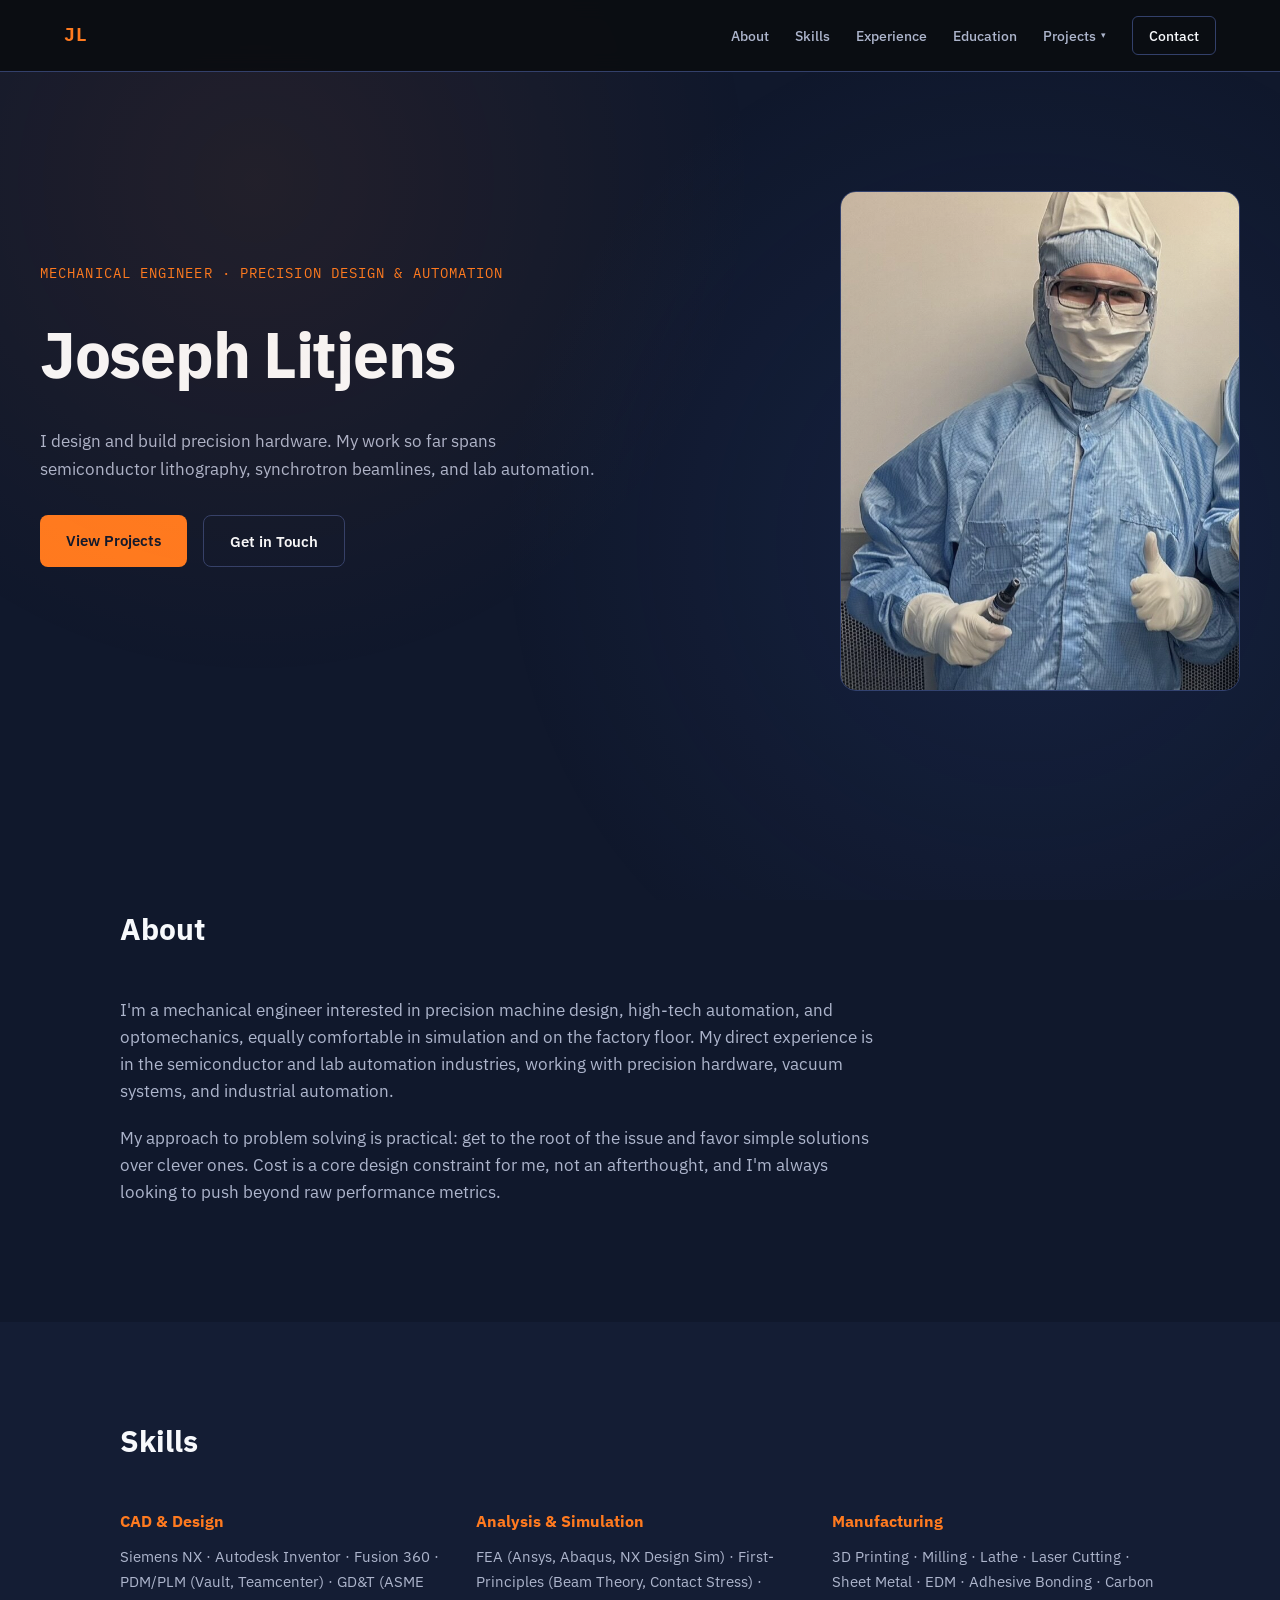
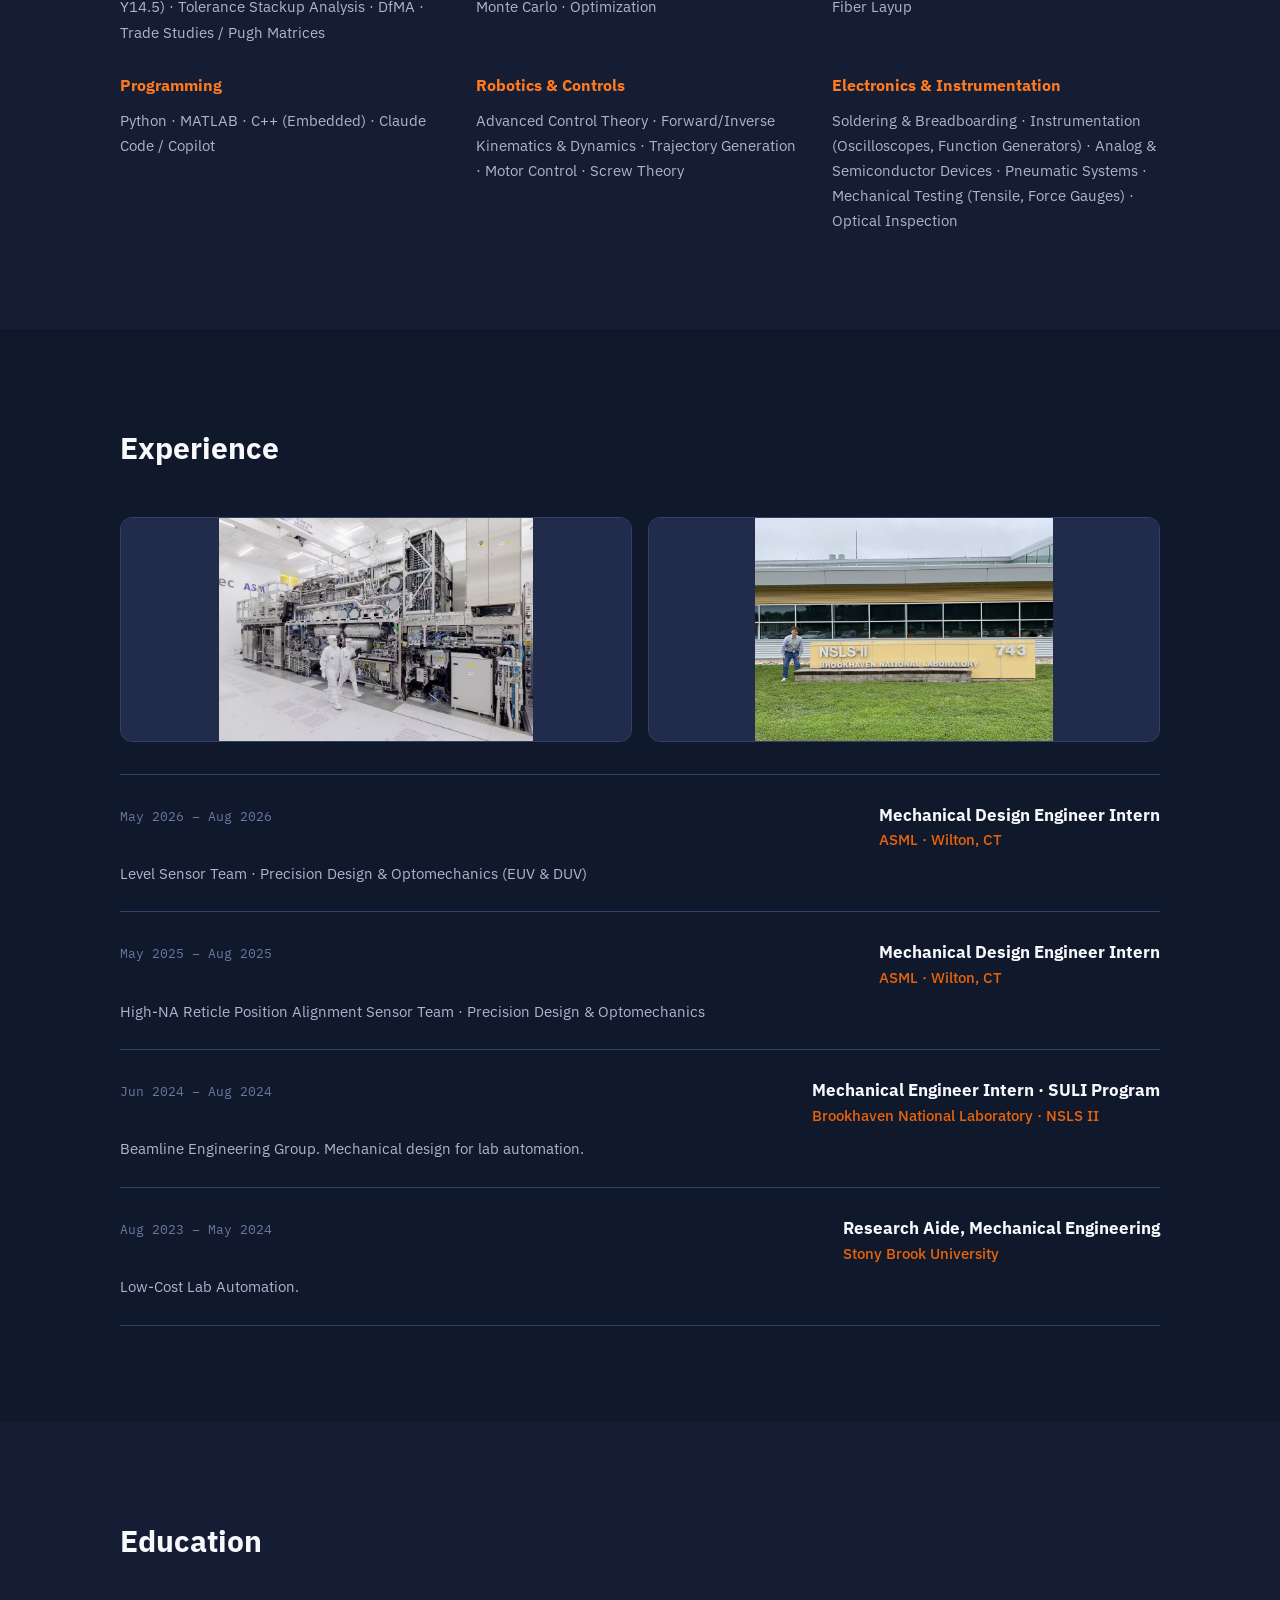
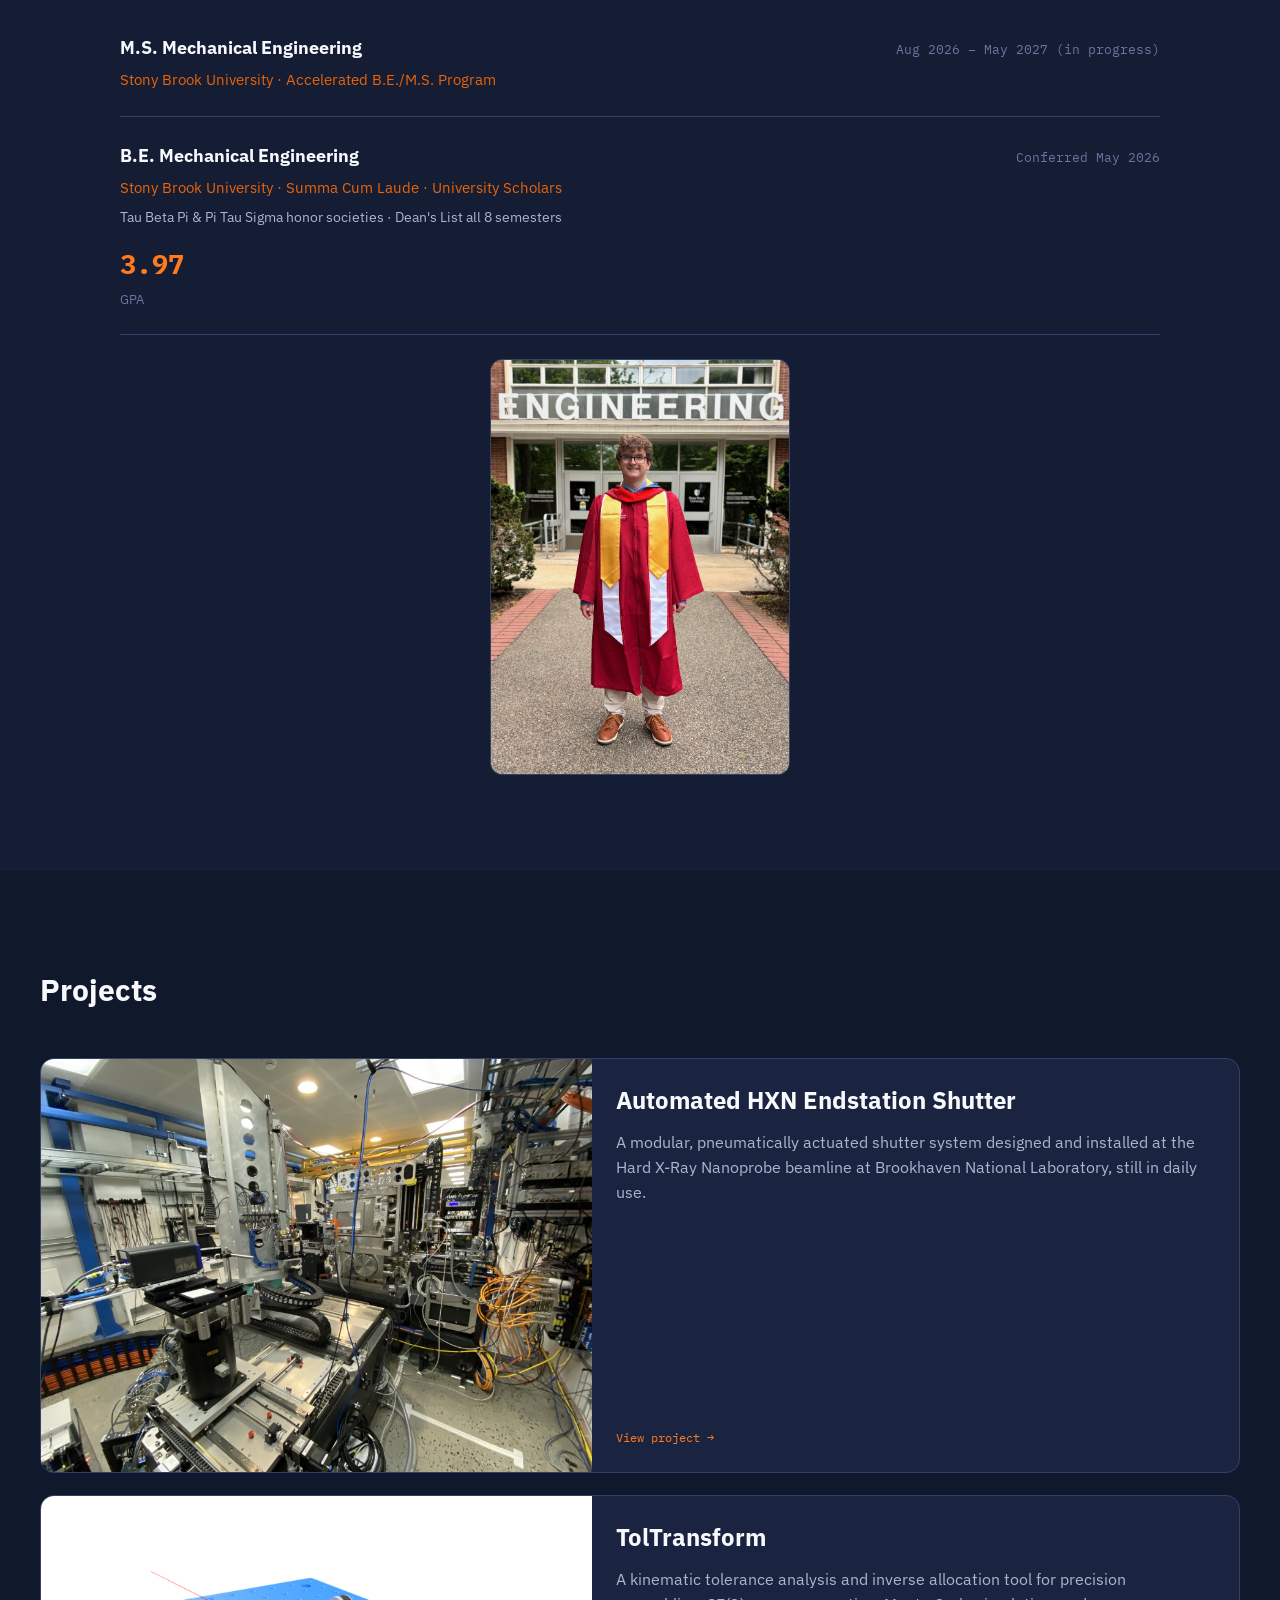
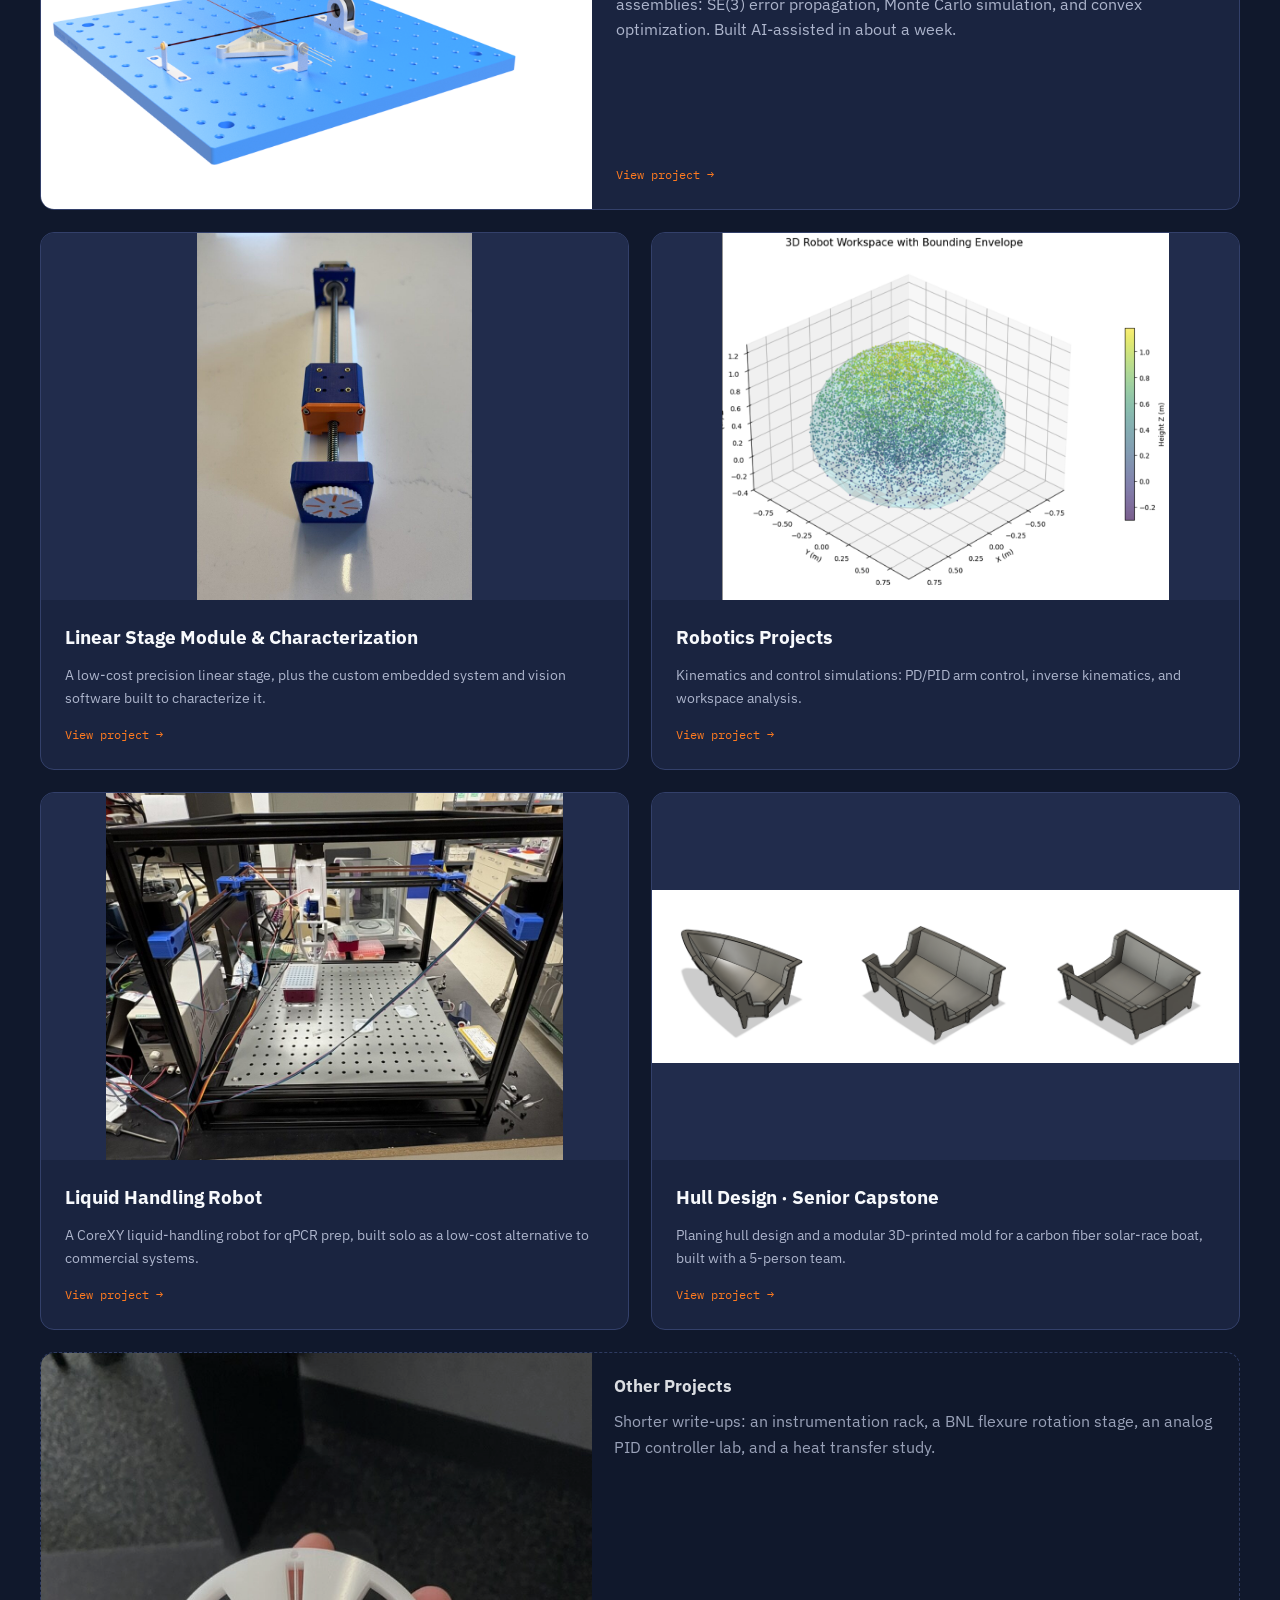
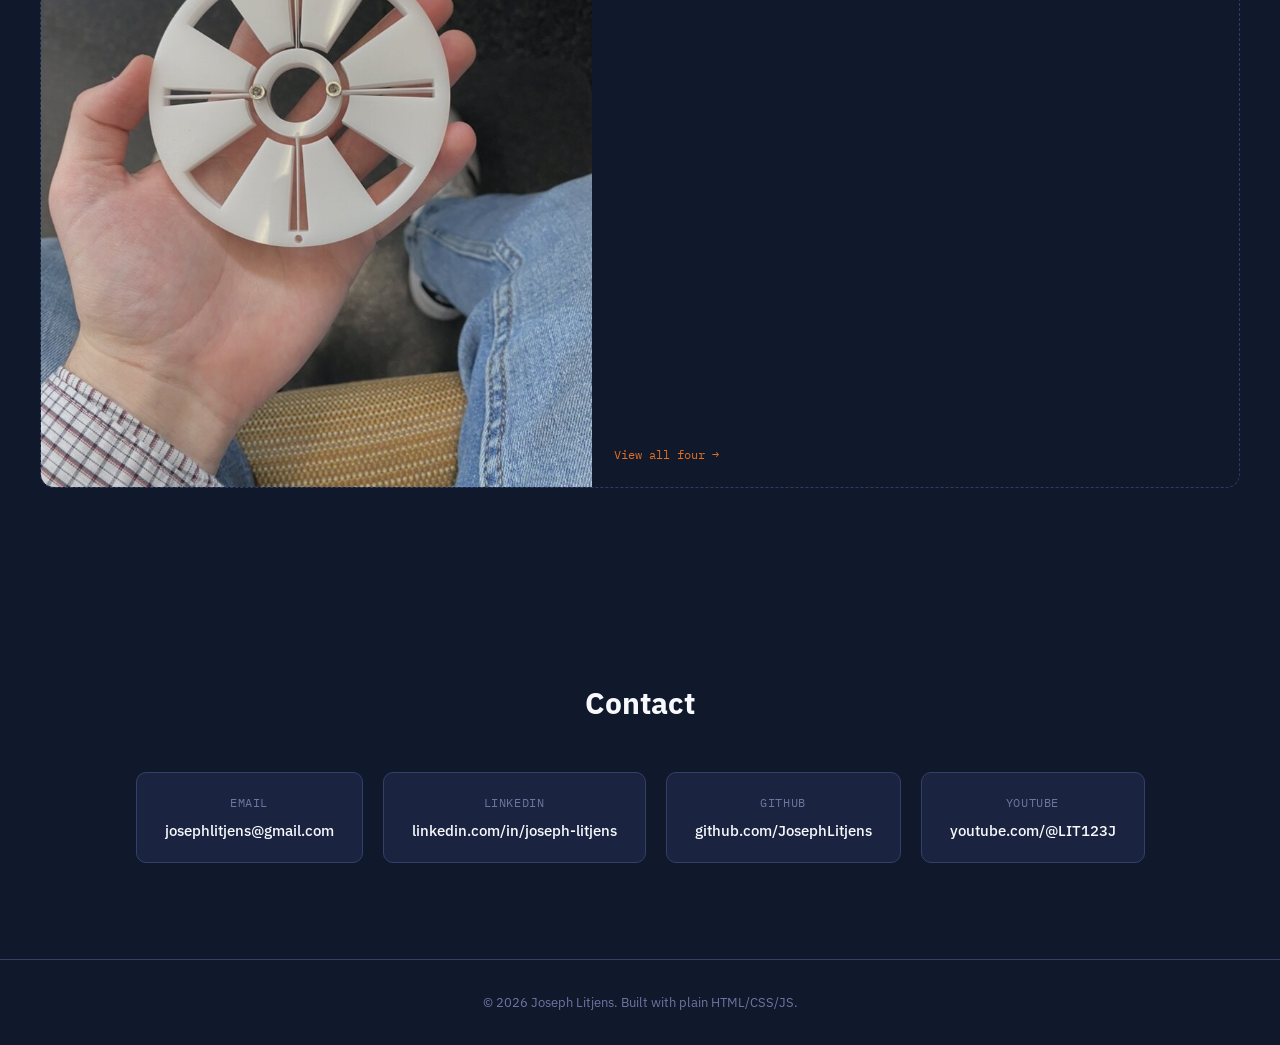
==== index.html @ a51afae4 "Add files via upload" ====
<!DOCTYPE html>
<html lang="en">
<head>
<meta charset="UTF-8">
<meta name="viewport" content="width=device-width, initial-scale=1.0">
<title>Joseph Litjens | Mechanical Engineer</title>
<meta name="description" content="Portfolio of Joseph Litjens: precision mechanical design, robotics, and automation.">
<link rel="icon" type="image/svg+xml" href="favicon.svg">
<meta property="og:type" content="website">
<meta property="og:title" content="Joseph Litjens | Mechanical Engineer">
<meta property="og:description" content="Portfolio of Joseph Litjens: precision mechanical design, robotics, and automation.">
<meta property="og:url" content="https://josephlitjens.github.io/">
<meta property="og:image" content="https://josephlitjens.github.io/assets/shared/hero-personal.jpg">
<meta name="twitter:card" content="summary_large_image">
<link rel="preconnect" href="https://fonts.googleapis.com">
<link href="https://fonts.googleapis.com/css2?family=IBM+Plex+Sans:wght@400;500;600;700&family=IBM+Plex+Mono:wght@400;500;600&display=swap" rel="stylesheet">
<link rel="stylesheet" href="style.css">
</head>
<body>
<div class="noise"></div>

<header class="site-header" id="top">
  <nav class="nav">
    <a class="nav-logo" href="index.html">JL</a>
    <button class="nav-toggle" id="navToggle" aria-label="Toggle menu"><span></span><span></span><span></span></button>
    <ul class="nav-links" id="navLinks">
      <li><a href="#about">About</a></li>
      <li><a href="#skills">Skills</a></li>
      <li><a href="#experience">Experience</a></li>
      <li><a href="#education">Education</a></li>
      <li class="nav-dropdown-wrap">
        <a href="#" class="nav-dropdown-trigger">Projects <span class="nav-caret">▾</span></a>
        <ul class="nav-dropdown">
          <li><a href="projects/shutter.html">Shutter</a></li>
          <li><a href="projects/toltransform.html">TolTransform</a></li>
          <li><a href="projects/linear-stage.html">Linear Stage</a></li>
          <li><a href="projects/robotics.html">Robotics</a></li>
          <li><a href="projects/lhr.html">Liquid Handling Robot</a></li>
          <li><a href="projects/hull-mold.html">Hull Design</a></li>
          <li class="nav-dropdown-divider"></li>
          <li><a href="projects/other.html">Other Projects</a></li>
        </ul>
      </li>
      <li><a href="#contact" class="nav-cta">Contact</a></li>
    </ul>
  </nav>
</header>

<main>

  <!-- HERO -->
  <section class="hero">
    <div class="hero-inner reveal">
      <div>
        <p class="eyebrow">Mechanical Engineer · Precision Design &amp; Automation</p>
        <h1>Joseph Litjens</h1>
        <p class="hero-sub">I design and build precision hardware. My work so far spans semiconductor lithography, synchrotron beamlines, and lab automation.</p>
        <div class="hero-actions">
          <a href="#projects" class="btn btn-primary">View Projects</a>
          <a href="#contact" class="btn btn-ghost">Get in Touch</a>
        </div>
      </div>
      <div class="hero-photo">
        <img src="assets/shared/hero-personal.jpg" alt="Joseph Litjens in a cleanroom suit at ASML">
      </div>
    </div>
  </section>

  <!-- ABOUT -->
  <section id="about" class="section">
    <div class="section-inner reveal">
      <h2 class="section-title">About</h2>
      <p class="about-text">
        I'm a mechanical engineer interested in precision machine design, high-tech automation, and optomechanics, equally comfortable in simulation and on the factory floor. My direct experience is in the semiconductor and lab automation industries, working with precision hardware, vacuum systems, and industrial automation.
      </p>
      <p class="about-text">
        My approach to problem solving is practical: get to the root of the issue and favor simple solutions over clever ones. Cost is a core design constraint for me, not an afterthought, and I'm always looking to push beyond raw performance metrics.
      </p>
    </div>
  </section>

  <!-- SKILLS -->
  <section id="skills" class="section section-alt">
    <div class="section-inner reveal">
      <h2 class="section-title">Skills</h2>
      <div class="skills-grid">
        <div class="skill-group">
          <h3>CAD &amp; Design</h3>
          <p>Siemens NX · Autodesk Inventor · Fusion 360 · PDM/PLM (Vault, Teamcenter) · GD&amp;T (ASME Y14.5) · Tolerance Stackup Analysis · DfMA · Trade Studies / Pugh Matrices</p>
        </div>
        <div class="skill-group">
          <h3>Analysis &amp; Simulation</h3>
          <p>FEA (Ansys, Abaqus, NX Design Sim) · First-Principles (Beam Theory, Contact Stress) · Monte Carlo · Optimization</p>
        </div>
        <div class="skill-group">
          <h3>Manufacturing</h3>
          <p>3D Printing · Milling · Lathe · Laser Cutting · Sheet Metal · EDM · Adhesive Bonding · Carbon Fiber Layup</p>
        </div>
        <div class="skill-group">
          <h3>Programming</h3>
          <p>Python · MATLAB · C++ (Embedded) · Claude Code / Copilot</p>
        </div>
        <div class="skill-group">
          <h3>Robotics &amp; Controls</h3>
          <p>Advanced Control Theory · Forward/Inverse Kinematics &amp; Dynamics · Trajectory Generation · Motor Control · Screw Theory</p>
        </div>
        <div class="skill-group">
          <h3>Electronics &amp; Instrumentation</h3>
          <p>Soldering &amp; Breadboarding · Instrumentation (Oscilloscopes, Function Generators) · Analog &amp; Semiconductor Devices · Pneumatic Systems · Mechanical Testing (Tensile, Force Gauges) · Optical Inspection</p>
        </div>
      </div>
    </div>
  </section>

  <!-- EXPERIENCE (position overviews only; full detail lives on project pages, not repeated from resume) -->
  <section id="experience" class="section">
    <div class="section-inner reveal">
      <h2 class="section-title">Experience</h2>
      <div class="pair" style="margin: 0 0 32px;">
        <figure><div class="gallery-img-box" style="aspect-ratio: 16/7;"><img src="assets/shared/asml-cleanroom-stock.jpg" alt="ASML EUV lithography system in a cleanroom"></div></figure>
        <figure><div class="gallery-img-box" style="aspect-ratio: 16/7;"><img src="assets/shared/nsls-sign.jpg" alt="Joseph Litjens outside the NSLS II building at Brookhaven National Laboratory"></div></figure>
      </div>
      <div class="exp-list">
        <div class="exp-item">
          <div>
            <div class="exp-role">Mechanical Design Engineer Intern</div>
            <div class="exp-org">ASML · Wilton, CT</div>
          </div>
          <div class="exp-date">May 2026 – Aug 2026</div>
          <p class="exp-desc">Level Sensor Team · Precision Design &amp; Optomechanics (EUV &amp; DUV)</p>
        </div>
        <div class="exp-item">
          <div>
            <div class="exp-role">Mechanical Design Engineer Intern</div>
            <div class="exp-org">ASML · Wilton, CT</div>
          </div>
          <div class="exp-date">May 2025 – Aug 2025</div>
          <p class="exp-desc">High-NA Reticle Position Alignment Sensor Team · Precision Design &amp; Optomechanics</p>
        </div>
        <div class="exp-item">
          <div>
            <div class="exp-role">Mechanical Engineer Intern · SULI Program</div>
            <div class="exp-org">Brookhaven National Laboratory · NSLS II</div>
          </div>
          <div class="exp-date">Jun 2024 – Aug 2024</div>
          <p class="exp-desc">Beamline Engineering Group. Mechanical design for lab automation.</p>
        </div>
        <div class="exp-item">
          <div>
            <div class="exp-role">Research Aide, Mechanical Engineering</div>
            <div class="exp-org">Stony Brook University</div>
          </div>
          <div class="exp-date">Aug 2023 – May 2024</div>
          <p class="exp-desc">Low-Cost Lab Automation.</p>
        </div>
      </div>
    </div>
  </section>

  <!-- EDUCATION -->
  <section id="education" class="section section-alt">
    <div class="section-inner reveal">
      <h2 class="section-title">Education</h2>
      <div class="edu-item">
        <div class="edu-head">
          <h3>M.S. Mechanical Engineering</h3>
          <span class="stat-label" style="font-family: var(--mono);">Aug 2026 – May 2027 (in progress)</span>
        </div>
        <p class="edu-org">Stony Brook University · Accelerated B.E./M.S. Program</p>
      </div>
      <div class="edu-item">
        <div class="edu-head">
          <h3>B.E. Mechanical Engineering</h3>
          <span class="stat-label" style="font-family: var(--mono);">Conferred May 2026</span>
        </div>
        <p class="edu-org">Stony Brook University · Summa Cum Laude · University Scholars</p>
        <p class="edu-detail">Tau Beta Pi &amp; Pi Tau Sigma honor societies · Dean's List all 8 semesters</p>
        <div class="stat" style="margin-top: 14px;"><span class="stat-num">3.97</span><span class="stat-label">GPA</span></div>
      </div>
      <div class="figure-full" style="max-width: 300px; margin: 24px auto 0;">
        <img src="assets/shared/grad-photo.jpg" alt="Joseph Litjens at Stony Brook University graduation, outside the Engineering building">
      </div>
    </div>
  </section>

  <!-- PROJECTS -->
  <section id="projects" class="section">
    <div class="section-inner-wide reveal">
      <h2 class="section-title">Projects</h2>
      <div class="project-grid">

        <article class="project-card featured">
          <div class="project-card-img"><img src="assets/shutter/hero-installation.jpg" alt="The HXN endstation at NSLS II"></div>
          <div class="project-card-body">
            <h3>Automated HXN Endstation Shutter</h3>
            <p>A modular, pneumatically actuated shutter system designed and installed at the Hard X-Ray Nanoprobe beamline at Brookhaven National Laboratory, still in daily use.</p>
            <div class="project-card-link"><a href="projects/shutter.html">View project →</a></div>
          </div>
        </article>

        <article class="project-card featured">
          <div class="project-card-img"><img src="assets/toltransform/hero-interferometer.png" alt="TolTransform rendered optical interferometer setup"></div>
          <div class="project-card-body">
            <h3>TolTransform</h3>
            <p>A kinematic tolerance analysis and inverse allocation tool for precision assemblies: SE(3) error propagation, Monte Carlo simulation, and convex optimization. Built AI-assisted in about a week.</p>
            <div class="project-card-link"><a href="projects/toltransform.html">View project →</a></div>
          </div>
        </article>

        <article class="project-card">
          <div class="project-card-img"><img src="assets/linear-stage/hero-module.jpg" alt="Precision linear stage module"></div>
          <div class="project-card-body">
            <h3>Linear Stage Module &amp; Characterization</h3>
            <p>A low-cost precision linear stage, plus the custom embedded system and vision software built to characterize it.</p>
            <div class="project-card-link"><a href="projects/linear-stage.html">View project →</a></div>
          </div>
        </article>

        <article class="project-card">
          <div class="project-card-img"><img src="assets/robotics/workspace-3d-envelope.png" alt="Robot workspace envelope simulation"></div>
          <div class="project-card-body">
            <h3>Robotics Projects</h3>
            <p>Kinematics and control simulations: PD/PID arm control, inverse kinematics, and workspace analysis.</p>
            <div class="project-card-link"><a href="projects/robotics.html">View project →</a></div>
          </div>
        </article>

        <article class="project-card">
          <div class="project-card-img"><img src="assets/lhr/hero-robot.jpg" alt="Liquid handling robot"></div>
          <div class="project-card-body">
            <h3>Liquid Handling Robot</h3>
            <p>A CoreXY liquid-handling robot for qPCR prep, built solo as a low-cost alternative to commercial systems.</p>
            <div class="project-card-link"><a href="projects/lhr.html">View project →</a></div>
          </div>
        </article>

        <article class="project-card">
          <div class="project-card-img"><img src="assets/hull-mold/hero-mold-sections.png" alt="Modular 3D-printed hull mold"></div>
          <div class="project-card-body">
            <h3>Hull Design · Senior Capstone</h3>
            <p>Planing hull design and a modular 3D-printed mold for a carbon fiber solar-race boat, built with a 5-person team.</p>
            <div class="project-card-link"><a href="projects/hull-mold.html">View project →</a></div>
          </div>
        </article>

        <article class="project-card featured light">
          <div class="project-card-img"><img src="assets/other/rotstage-flexure-photo.jpg" alt="Assorted smaller projects"></div>
          <div class="project-card-body">
            <h3>Other Projects</h3>
            <p>Shorter write-ups: an instrumentation rack, a BNL flexure rotation stage, an analog PID controller lab, and a heat transfer study.</p>
            <div class="project-card-link"><a href="projects/other.html">View all four →</a></div>
          </div>
        </article>

      </div>
    </div>
  </section>

  <!-- CONTACT -->
  <section id="contact" class="section section-contact">
    <div class="section-inner reveal">
      <h2 class="section-title">Contact</h2>
      <div class="contact-links">
        <a href="mailto:josephlitjens@gmail.com" class="contact-link"><span class="contact-label">Email</span><span class="contact-value">josephlitjens@gmail.com</span></a>
        <a href="https://www.linkedin.com/in/joseph-litjens/" target="_blank" rel="noopener" class="contact-link"><span class="contact-label">LinkedIn</span><span class="contact-value">linkedin.com/in/joseph-litjens</span></a>
        <a href="https://github.com/JosephLitjens" target="_blank" rel="noopener" class="contact-link"><span class="contact-label">GitHub</span><span class="contact-value">github.com/JosephLitjens</span></a>
        <a href="https://www.youtube.com/@LIT123J" target="_blank" rel="noopener" class="contact-link"><span class="contact-label">YouTube</span><span class="contact-value">youtube.com/@LIT123J</span></a>
      </div>
    </div>
  </section>

</main>

<footer class="site-footer">
  <p>&copy; <span id="year"></span> Joseph Litjens. Built with plain HTML/CSS/JS.</p>
</footer>

<script src="script.js"></script>
</body>
</html>
---- style.css ----
/* ==========================================================================
   Joseph Litjens Portfolio — shared stylesheet
   Used by index.html and every /projects/*.html page.
   Organized: variables -> base -> nav -> home sections -> project-page
   components -> footer -> responsive. Keep component classes generic so
   pages can be reworked independently without touching shared rules.
   ========================================================================== */

:root {
  --bg: #10182c;
  --bg-alt: #141d34;
  --surface: #1a2440;
  --surface-2: #212c4c;
  --border: #33406a;
  --text: #f7f9fc;
  --text-dim: #adb5cc;
  --text-faint: #6c76a0;
  --accent: #ff7a1f;
  --accent-dim: #e8630a;
  --warn: #e5493f;
  --mono: 'IBM Plex Mono', monospace;
  --sans: 'IBM Plex Sans', -apple-system, BlinkMacSystemFont, sans-serif;
  --max-w: 1040px;
  --max-w-wide: 1200px;
}

* { box-sizing: border-box; margin: 0; padding: 0; }
html { scroll-behavior: smooth; }
body {
  background: var(--bg);
  color: var(--text);
  font-family: var(--sans);
  line-height: 1.6;
  -webkit-font-smoothing: antialiased;
}
a { color: inherit; text-decoration: none; }
ul { list-style: none; }
img, video { max-width: 100%; display: block; }

.noise {
  position: fixed;
  inset: 0;
  pointer-events: none;
  z-index: 1;
  background-image: radial-gradient(circle at 20% 20%, rgba(255,122,31,0.08), transparent 40%),
                     radial-gradient(circle at 80% 60%, rgba(51,86,170,0.16), transparent 45%);
}

/* ==========================================================================
   NAV
   ========================================================================== */
.site-header {
  position: sticky;
  top: 0;
  z-index: 200;
  background: rgba(11,13,16,0.9);
  backdrop-filter: blur(10px);
  border-bottom: 1px solid var(--border);
}
.nav {
  max-width: var(--max-w-wide);
  margin: 0 auto;
  padding: 16px 24px;
  display: flex;
  align-items: center;
  justify-content: space-between;
}
.nav-logo { font-family: var(--mono); font-weight: 700; font-size: 1.1rem; color: var(--accent); letter-spacing: 0.05em; }
.nav-links { display: flex; gap: 26px; align-items: center; }
.nav-links > li { position: relative; }
.nav-links a { font-size: 0.9rem; color: var(--text-dim); font-weight: 500; transition: color 0.2s ease; display: flex; align-items: center; gap: 5px; }
.nav-links > li > a:hover, .nav-links a.active { color: var(--text); }
.nav-cta { border: 1px solid var(--border); padding: 7px 16px; border-radius: 6px; color: var(--text) !important; }
.nav-cta:hover { border-color: var(--accent); }

.nav-caret { font-size: 0.65em; transition: transform 0.2s ease; }
.nav-dropdown-wrap:hover .nav-caret,
.nav-dropdown-wrap.open .nav-caret { transform: rotate(180deg); }

.nav-dropdown {
  position: absolute;
  top: calc(100% + 14px);
  left: 50%;
  transform: translateX(-50%);
  background: var(--surface);
  border: 1px solid var(--border);
  border-radius: 10px;
  padding: 8px;
  min-width: 240px;
  box-shadow: 0 12px 32px rgba(0,0,0,0.45);
  opacity: 0;
  visibility: hidden;
  transform: translateX(-50%) translateY(6px);
  transition: opacity 0.15s ease, transform 0.15s ease, visibility 0.15s;
}
.nav-dropdown-wrap:hover .nav-dropdown,
.nav-dropdown-wrap.open .nav-dropdown {
  opacity: 1;
  visibility: visible;
  transform: translateX(-50%) translateY(0);
}
.nav-dropdown li a {
  padding: 9px 12px;
  border-radius: 6px;
  font-size: 0.87rem;
  color: var(--text-dim);
  display: flex;
  align-items: center;
  gap: 10px;
}
.nav-dropdown li a:hover { background: var(--surface-2); color: var(--text); }
.nav-dropdown-num { font-family: var(--mono); color: var(--accent); font-size: 0.75rem; width: 1.2em; }
.nav-dropdown-divider { height: 1px; background: var(--border); margin: 6px 4px; }

.nav-toggle { display: none; flex-direction: column; gap: 5px; background: none; border: none; cursor: pointer; padding: 4px; }
.nav-toggle span { width: 22px; height: 2px; background: var(--text); display: block; }

/* ==========================================================================
   HERO (home)
   ========================================================================== */
.hero { min-height: 82vh; display: flex; align-items: center; padding: 60px 24px; position: relative; }
.hero-inner { max-width: var(--max-w-wide); margin: 0 auto; width: 100%; display: grid; grid-template-columns: 1.3fr 0.7fr; gap: 56px; align-items: center; }
.eyebrow { font-family: var(--mono); color: var(--accent); font-size: 0.85rem; letter-spacing: 0.08em; text-transform: uppercase; margin-bottom: 18px; }
.hero h1 { font-size: clamp(2.4rem, 6vw, 4rem); font-weight: 800; letter-spacing: -0.02em; margin-bottom: 22px; }
.hero-sub { max-width: 560px; color: var(--text-dim); font-size: 1.08rem; margin-bottom: 32px; }
.hero-actions { display: flex; gap: 16px; margin-bottom: 52px; flex-wrap: wrap; }
.btn { padding: 13px 26px; border-radius: 8px; font-weight: 600; font-size: 0.95rem; transition: all 0.2s ease; display: inline-block; }
.btn-primary { background: var(--accent); color: var(--bg); }
.btn-primary:hover { background: var(--accent-dim); transform: translateY(-1px); }
.btn-ghost { border: 1px solid var(--border); color: var(--text); }
.btn-ghost:hover { border-color: var(--accent); color: var(--accent); }
.stat { display: flex; flex-direction: column; gap: 4px; }
.stat-num { font-family: var(--mono); font-size: 1.7rem; font-weight: 700; color: var(--accent); }
.stat-label { font-size: 0.8rem; color: var(--text-faint); }

.hero-photo {
  border-radius: 16px;
  overflow: hidden;
  border: 1px solid var(--border);
  aspect-ratio: 4/5;
}
.hero-photo img { width: 100%; height: 100%; object-fit: cover; }

/* ==========================================================================
   GENERIC SECTIONS
   ========================================================================== */
.section { padding: 96px 24px; }
.section-alt { background: var(--bg-alt); }
.section-inner { max-width: var(--max-w); margin: 0 auto; }
.section-inner-wide { max-width: var(--max-w-wide); margin: 0 auto; }
.section-title { font-size: 1.85rem; font-weight: 700; margin-bottom: 44px; display: flex; align-items: baseline; gap: 14px; }
.section-num { font-family: var(--mono); color: var(--accent); font-size: 1rem; font-weight: 500; }
.section-lead { color: var(--text-dim); font-size: 1.02rem; max-width: 720px; margin: -24px 0 40px; }

.about-text { color: var(--text-dim); font-size: 1.05rem; margin-bottom: 20px; max-width: 760px; }

/* Experience: position overviews only, no bullets */
.exp-list { display: flex; flex-direction: column; gap: 0; border-top: 1px solid var(--border); }
.exp-item { padding: 26px 0; border-bottom: 1px solid var(--border); display: grid; grid-template-columns: 1fr auto; gap: 8px 24px; align-items: baseline; }
.exp-role { font-size: 1.08rem; font-weight: 700; }
.exp-org { color: var(--accent-dim); font-size: 0.92rem; font-weight: 500; grid-column: 1; }
.exp-date { font-family: var(--mono); font-size: 0.8rem; color: var(--text-faint); white-space: nowrap; grid-row: 1; }
.exp-desc { grid-column: 1 / -1; color: var(--text-dim); font-size: 0.92rem; max-width: 640px; margin-top: 2px; }

/* Skills */
.skills-grid { display: grid; grid-template-columns: repeat(3, 1fr); gap: 28px; }
.skill-group h3 { font-size: 1rem; font-weight: 700; color: var(--accent); margin-bottom: 10px; }
.skill-group p { color: var(--text-dim); font-size: 0.92rem; line-height: 1.7; }

/* Education */
.edu-item { padding: 24px 0; border-bottom: 1px solid var(--border); }
.edu-item:last-child { border-bottom: none; }
.edu-head { display: flex; justify-content: space-between; align-items: baseline; flex-wrap: wrap; gap: 8px; }
.edu-head h3 { font-size: 1.15rem; font-weight: 700; }
.edu-org { color: var(--accent-dim); font-size: 0.92rem; margin-top: 6px; }
.edu-detail { color: var(--text-dim); font-size: 0.88rem; margin-top: 6px; }

/* ==========================================================================
   PROJECT CARDS (home)
   ========================================================================== */
.project-grid { display: grid; grid-template-columns: repeat(2, 1fr); gap: 22px; }
.project-card {
  background: var(--surface);
  border: 1px solid var(--border);
  border-radius: 14px;
  overflow: hidden;
  transition: border-color 0.2s ease, transform 0.2s ease;
  display: flex;
  flex-direction: column;
}
.project-card:hover { border-color: var(--accent-dim); transform: translateY(-2px); }
.project-card-img { aspect-ratio: 16/10; overflow: hidden; background: var(--surface-2); display: flex; align-items: center; justify-content: center; }
.project-card-img img { width: 100%; height: 100%; object-fit: contain; }
.project-card-body { padding: 22px 24px 24px; flex: 1; display: flex; flex-direction: column; }
.project-card-num { font-family: var(--mono); color: var(--accent); font-size: 0.75rem; margin-bottom: 8px; }
.project-card h3 { font-size: 1.2rem; font-weight: 700; margin-bottom: 10px; }
.project-card p { color: var(--text-dim); font-size: 0.9rem; flex: 1; }
.project-card-link { margin-top: 16px; font-family: var(--mono); font-size: 0.78rem; color: var(--accent); }

.project-card.featured { grid-column: 1 / -1; flex-direction: row; }
.project-card.featured .project-card-img { width: 46%; aspect-ratio: auto; }
.project-card.featured .project-card-body { width: 54%; justify-content: center; }
.project-card.featured h3 { font-size: 1.5rem; }
.project-card.featured p { font-size: 0.98rem; }

.project-card.light { background: transparent; border-style: dashed; opacity: 0.88; }
.project-card.light .project-card-body { padding: 20px 22px 22px; }
.project-card.light h3 { font-size: 1.05rem; }

/* ==========================================================================
   CONTACT / FOOTER
   ========================================================================== */
.section-contact { text-align: center; }
.section-contact .section-title { justify-content: center; }
.contact-links { display: flex; justify-content: center; gap: 20px; flex-wrap: wrap; }
.contact-link { background: var(--surface); border: 1px solid var(--border); border-radius: 10px; padding: 20px 28px; display: flex; flex-direction: column; gap: 6px; min-width: 200px; transition: border-color 0.2s ease, transform 0.2s ease; }
.contact-link:hover { border-color: var(--accent); transform: translateY(-2px); }
.contact-label { font-family: var(--mono); font-size: 0.75rem; color: var(--text-faint); text-transform: uppercase; letter-spacing: 0.05em; }
.contact-value { font-size: 0.95rem; font-weight: 500; }

.site-footer { text-align: center; padding: 32px 24px; border-top: 1px solid var(--border); color: var(--text-faint); font-size: 0.82rem; }

/* ==========================================================================
   PROJECT PAGE COMPONENTS
   ========================================================================== */
.breadcrumb {
  max-width: var(--max-w-wide);
  margin: 0 auto;
  padding: 22px 24px 0;
  font-family: var(--mono);
  font-size: 0.82rem;
  color: var(--text-faint);
}
.breadcrumb a { color: var(--text-dim); }
.breadcrumb a:hover { color: var(--accent); }

.project-hero {
  max-width: var(--max-w-wide);
  margin: 20px auto 0;
  padding: 0 24px;
}
.project-hero-img {
  border-radius: 16px;
  overflow: hidden;
  border: 1px solid var(--border);
  background: var(--surface);
  max-height: 480px;
  display: flex;
  align-items: center;
  justify-content: center;
}
.project-hero-img img { width: 100%; max-height: 480px; object-fit: contain; }
.project-hero-head { padding: 36px 0 8px; }
.project-hero-tag { font-family: var(--mono); color: var(--accent); font-size: 0.85rem; letter-spacing: 0.06em; text-transform: uppercase; margin-bottom: 14px; }
.project-hero-head h1 { font-size: clamp(2rem, 5vw, 3rem); font-weight: 800; letter-spacing: -0.02em; margin-bottom: 16px; }
.project-hero-meta { display: flex; gap: 28px; flex-wrap: wrap; color: var(--text-dim); font-size: 0.9rem; margin-top: 4px; }
.project-hero-meta strong { color: var(--text); font-weight: 600; }

.project-body { max-width: var(--max-w); margin: 0 auto; padding: 40px 24px 100px; }
.project-section { margin-bottom: 68px; }
.project-section:last-child { margin-bottom: 0; }
.project-section h2 { font-size: 1.5rem; font-weight: 700; margin-bottom: 18px; display: flex; align-items: center; gap: 12px; }
.project-section h2 .section-num { font-size: 0.9rem; }
.project-section > p { color: var(--text-dim); font-size: 1rem; margin-bottom: 18px; max-width: 720px; }
.project-section h3 {
  font-size: 1.05rem;
  font-weight: 700;
  margin: 28px 0 12px;
  color: var(--accent-dim);
}
.project-section h3:first-of-type { margin-top: 8px; }

/* image gallery — contain (not cover) so plots/screenshots never lose content */
.gallery { display: grid; gap: 16px; margin: 20px 0; }
.gallery-2 { grid-template-columns: 1fr 1fr; }
.gallery-3 { grid-template-columns: repeat(3, 1fr); }
.gallery figure { margin: 0; background: var(--surface); border: 1px solid var(--border); border-radius: 12px; overflow: hidden; display: flex; flex-direction: column; }
.gallery figure .gallery-img-box { aspect-ratio: 4/3; background: var(--surface-2); display: flex; align-items: center; justify-content: center; overflow: hidden; }
.gallery figure img, .gallery figure video { width: 100%; height: 100%; object-fit: contain; display: block; }
.gallery figcaption { padding: 12px 14px; font-size: 0.8rem; color: var(--text-faint); border-top: 1px solid var(--border); }

.figure-full { margin: 20px 0; background: var(--surface); border: 1px solid var(--border); border-radius: 12px; overflow: hidden; }
.figure-full img, .figure-full video { width: 100%; display: block; }
.figure-full figcaption { padding: 14px 18px; font-size: 0.82rem; color: var(--text-faint); border-top: 1px solid var(--border); }

.video-wrap { margin: 20px 0; border-radius: 12px; overflow: hidden; border: 1px solid var(--border); background: #000; }
.video-wrap video { width: 100%; display: block; }

/* constrained video for portrait/vertical clips — prevents an oversized column-filling video */
.video-wrap-sm { margin: 20px 0; max-width: 300px; border-radius: 12px; overflow: hidden; border: 1px solid var(--border); background: #000; }
.video-wrap-sm video { width: 100%; display: block; }

/* pairing: real photo + render/CAD side by side */
.pair { display: grid; grid-template-columns: 1fr 1fr; gap: 16px; margin: 20px 0; }
.pair figure { margin: 0; background: var(--surface); border: 1px solid var(--border); border-radius: 12px; overflow: hidden; }
.pair figure .gallery-img-box { aspect-ratio: 4/3; background: var(--surface-2); display: flex; align-items: center; justify-content: center; overflow: hidden; }
.pair figure img { width: 100%; height: 100%; object-fit: contain; }
.pair figcaption { padding: 10px 14px; font-size: 0.78rem; color: var(--text-faint); border-top: 1px solid var(--border); }

/* result / stat callout */
.result-box {
  background: var(--surface);
  border: 1px solid var(--border);
  border-left: 3px solid var(--accent);
  border-radius: 10px;
  padding: 20px 22px;
  margin: 20px 0;
}
.result-box .result-label { font-family: var(--mono); font-size: 0.72rem; color: var(--accent); text-transform: uppercase; letter-spacing: 0.06em; margin-bottom: 6px; }
.result-box p { color: var(--text-dim); font-size: 0.94rem; margin: 0; }

.tag-row { display: flex; flex-wrap: wrap; gap: 8px; margin: 16px 0; }
.tag-row li { font-family: var(--mono); font-size: 0.75rem; color: var(--accent-dim); background: rgba(255,122,31,0.12); padding: 4px 10px; border-radius: 5px; }

.skills-used-label { font-family: var(--mono); font-size: 0.72rem; color: var(--text-faint); text-transform: uppercase; letter-spacing: 0.06em; margin: 18px 0 0; }
.skills-used-label + .tag-row { margin-top: 8px; }

.ack-box {
  margin-top: 8px;
  padding: 18px 20px;
  background: var(--surface);
  border: 1px solid var(--border);
  border-radius: 10px;
  font-size: 0.88rem;
  color: var(--text-faint);
  font-style: italic;
}

.note-box {
  margin: 20px 0;
  padding: 16px 18px;
  background: rgba(229,73,63,0.1);
  border: 1px solid rgba(229,73,63,0.32);
  border-radius: 10px;
  font-size: 0.87rem;
  color: var(--text-dim);
}
.note-box strong { color: var(--warn); }

.project-nav-footer {
  max-width: var(--max-w);
  margin: 0 auto;
  padding: 0 24px 80px;
  display: flex;
  justify-content: space-between;
  gap: 16px;
  flex-wrap: wrap;
}

/* "Other" page: multiple short entries on one page */
.other-entry { padding: 56px 0; border-bottom: 1px solid var(--border); }
.other-entry:first-child { padding-top: 0; }
.other-entry:last-child { border-bottom: none; padding-bottom: 0; }
.other-entry h2 { font-size: 1.35rem; font-weight: 700; margin-bottom: 6px; }
.other-entry .other-meta { font-family: var(--mono); font-size: 0.78rem; color: var(--text-faint); margin-bottom: 16px; }
.other-entry p { color: var(--text-dim); font-size: 0.96rem; max-width: 720px; margin-bottom: 16px; }

/* REVEAL ANIMATION */
.reveal { opacity: 0; transform: translateY(16px); transition: opacity 0.7s ease, transform 0.7s ease; }
.reveal.visible { opacity: 1; transform: translateY(0); }

/* ==========================================================================
   RESPONSIVE
   ========================================================================== */
@media (max-width: 900px) {
  .hero-inner { grid-template-columns: 1fr; }
  .hero-photo { max-width: 320px; margin: 0 auto; order: -1; }
}

@media (max-width: 780px) {
  .nav-links {
    position: fixed;
    top: 61px;
    left: 0;
    right: 0;
    bottom: 0;
    overflow-y: auto;
    background: var(--bg);
    border-bottom: 1px solid var(--border);
    flex-direction: column;
    align-items: flex-start;
    padding: 20px 24px 40px;
    gap: 4px;
    transform: translateY(-120%);
    transition: transform 0.25s ease;
  }
  .nav-links.open { transform: translateY(0); }
  .nav-toggle { display: flex; }
  .nav-dropdown-wrap { width: 100%; }
  .nav-dropdown {
    position: static;
    transform: none;
    opacity: 1;
    visibility: visible;
    display: none;
    box-shadow: none;
    width: 100%;
    margin-top: 4px;
    border: none;
    background: var(--surface-2);
  }
  .nav-dropdown-wrap.open .nav-dropdown { display: block; }
  .nav-links > li { width: 100%; padding: 10px 0; border-bottom: 1px solid var(--border); }

  .project-grid, .gallery-2, .gallery-3, .pair { grid-template-columns: 1fr; }
  .project-card.featured { flex-direction: column; }
  .project-card.featured .project-card-img, .project-card.featured .project-card-body { width: 100%; }
  .skills-grid { grid-template-columns: 1fr; }
  .project-hero-img { aspect-ratio: 4/3; }
  .exp-item { grid-template-columns: 1fr; }
  .exp-date { grid-row: auto; }
}
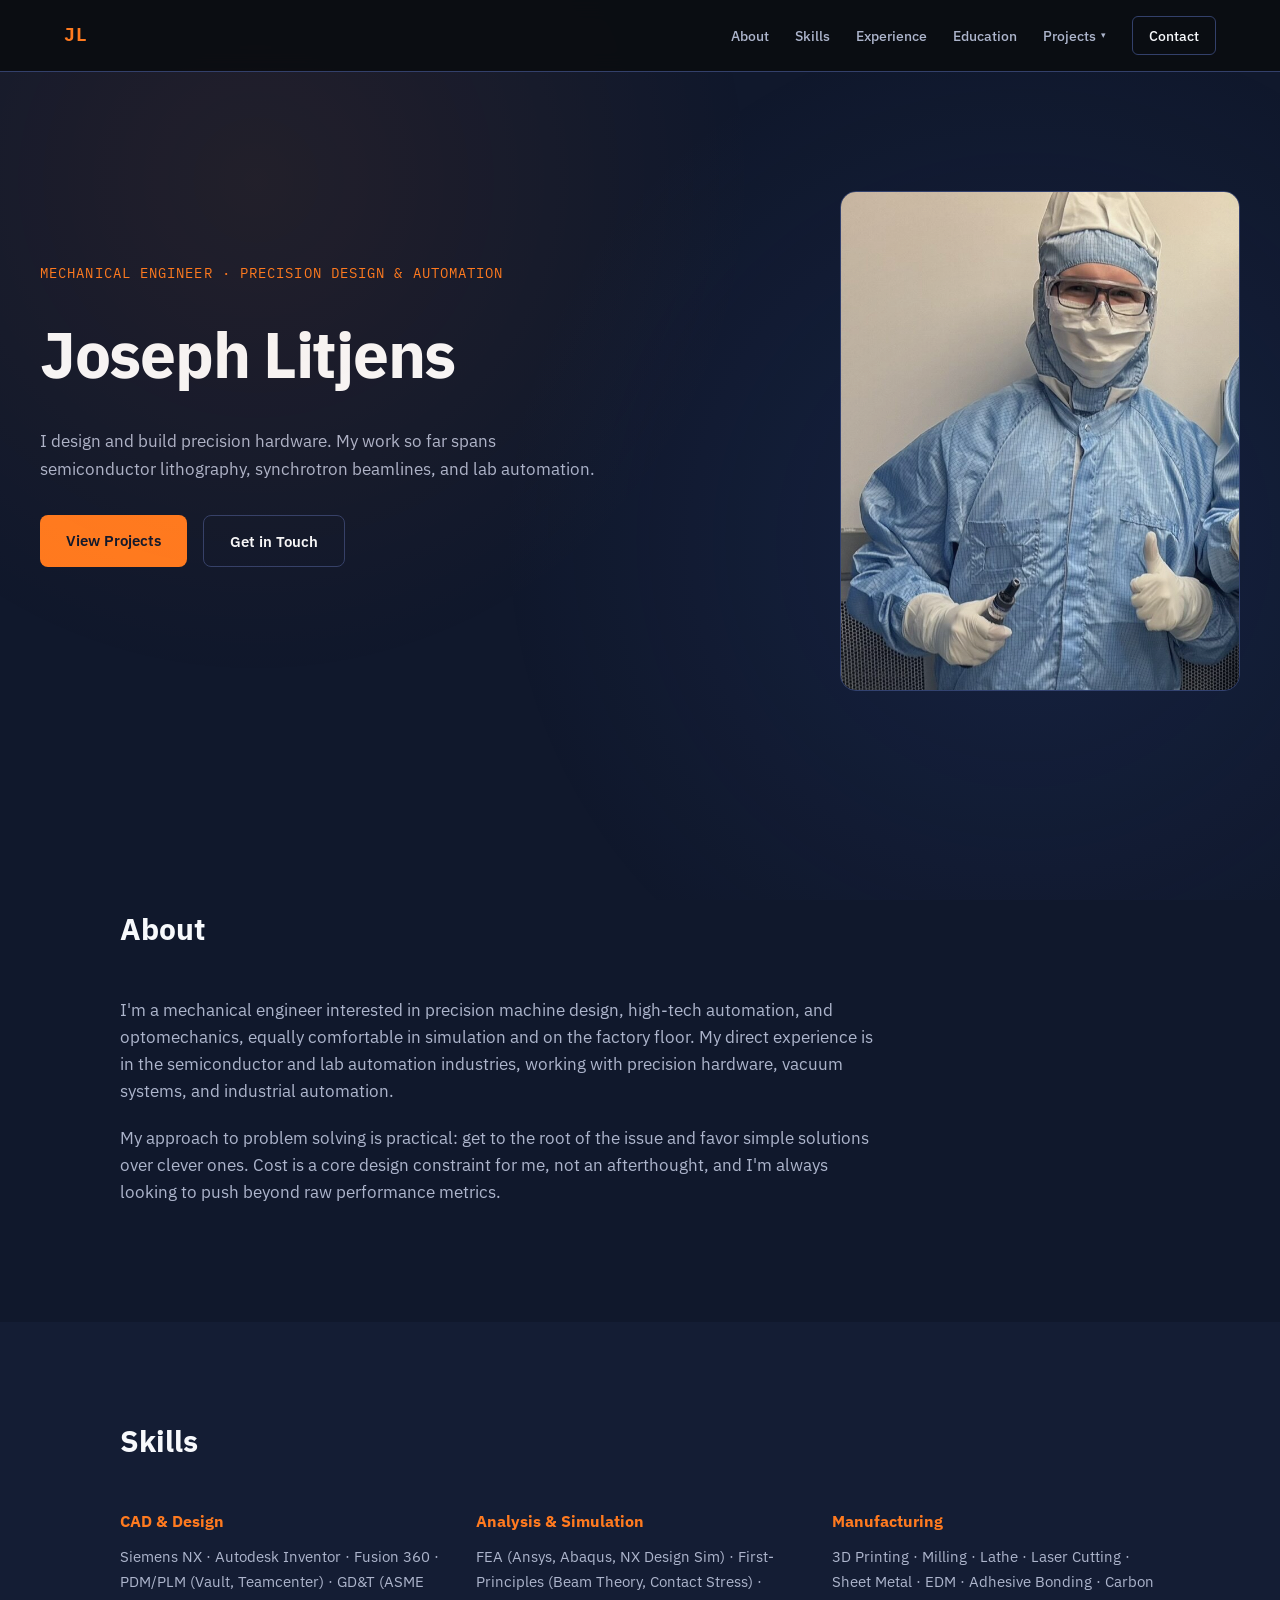
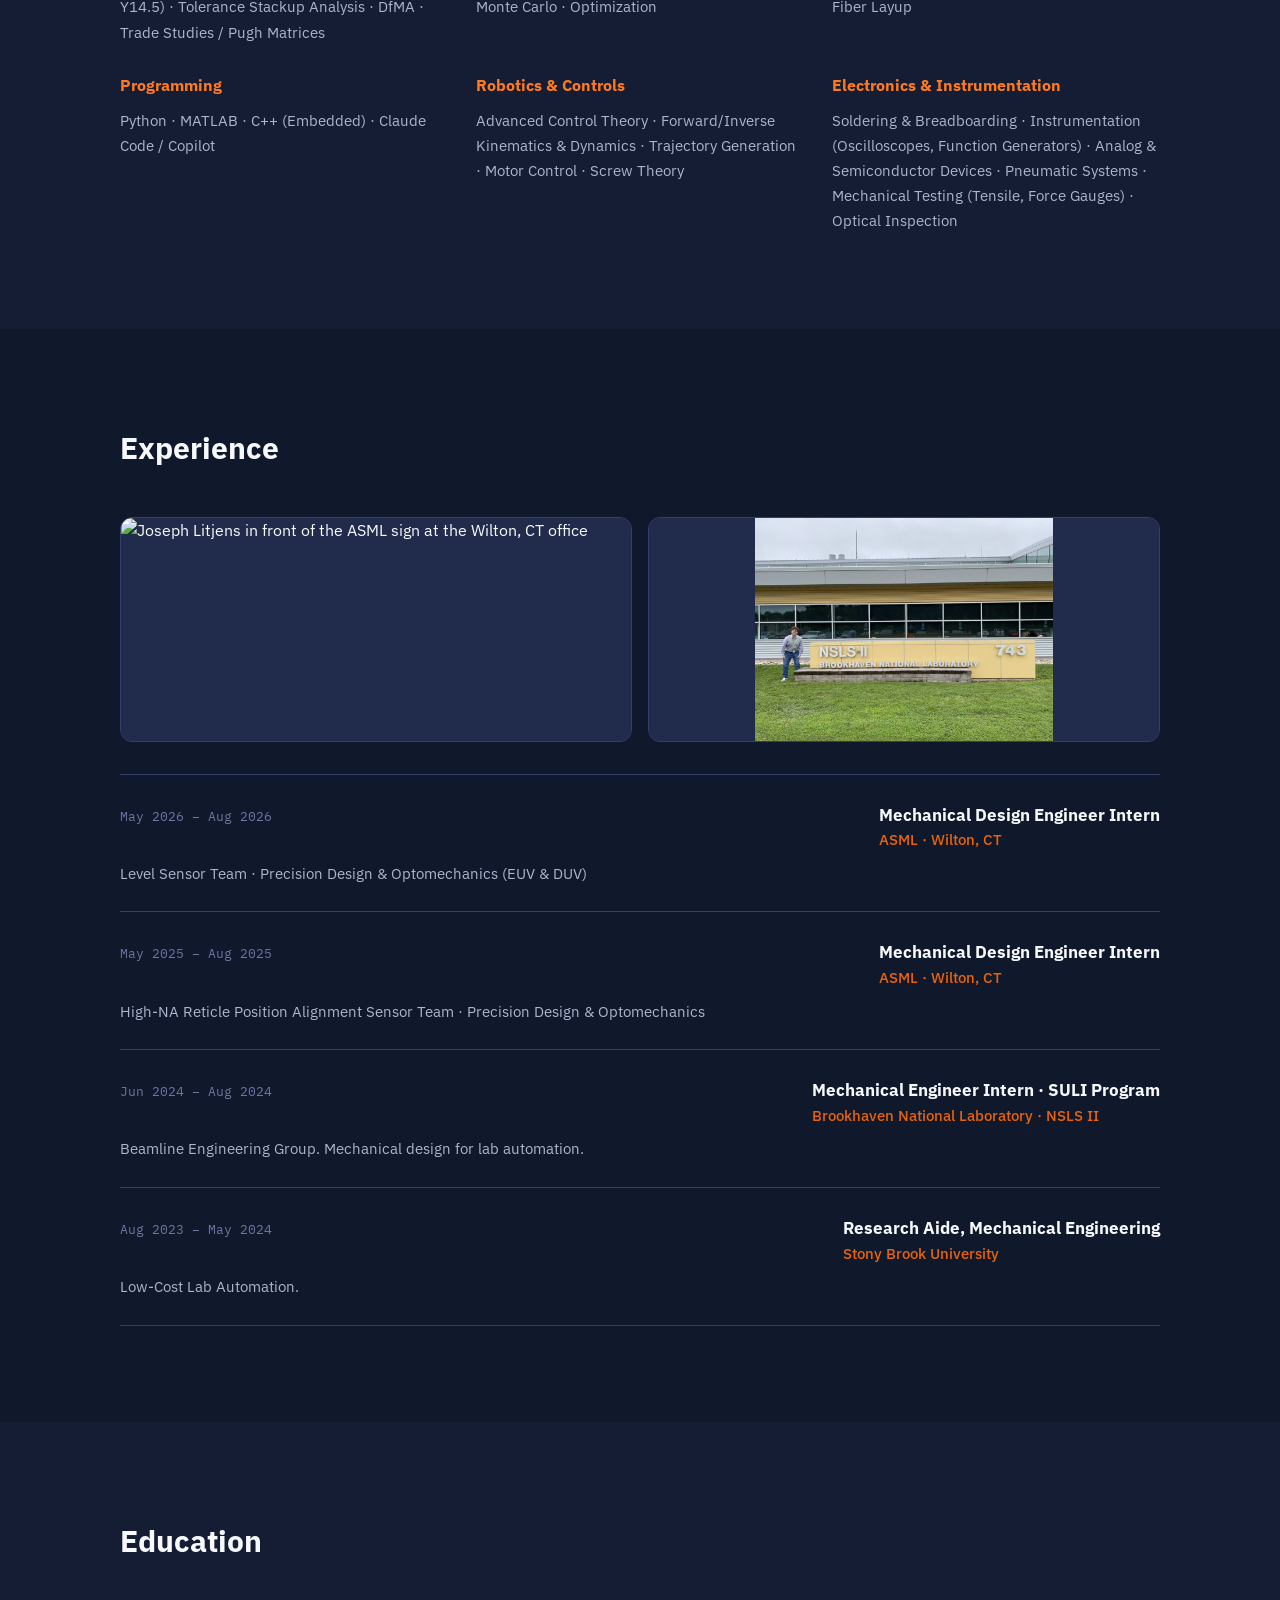
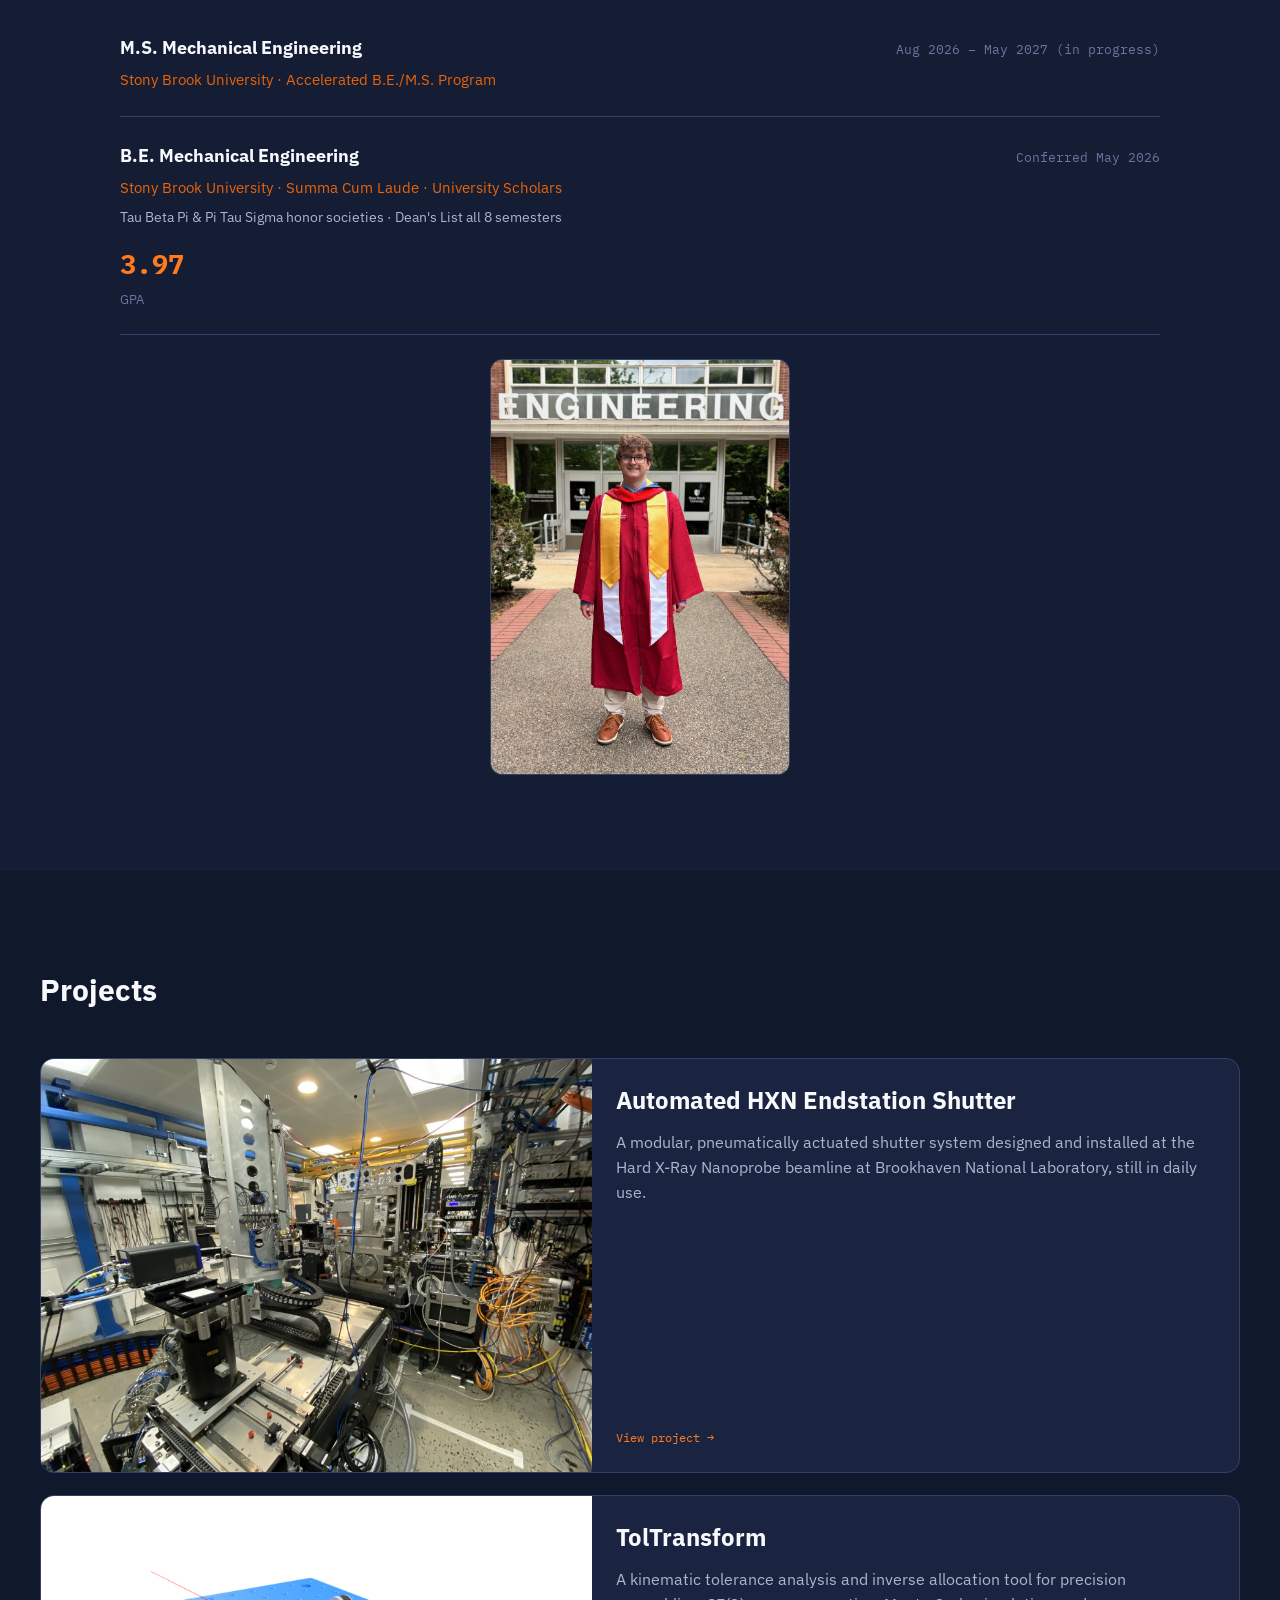
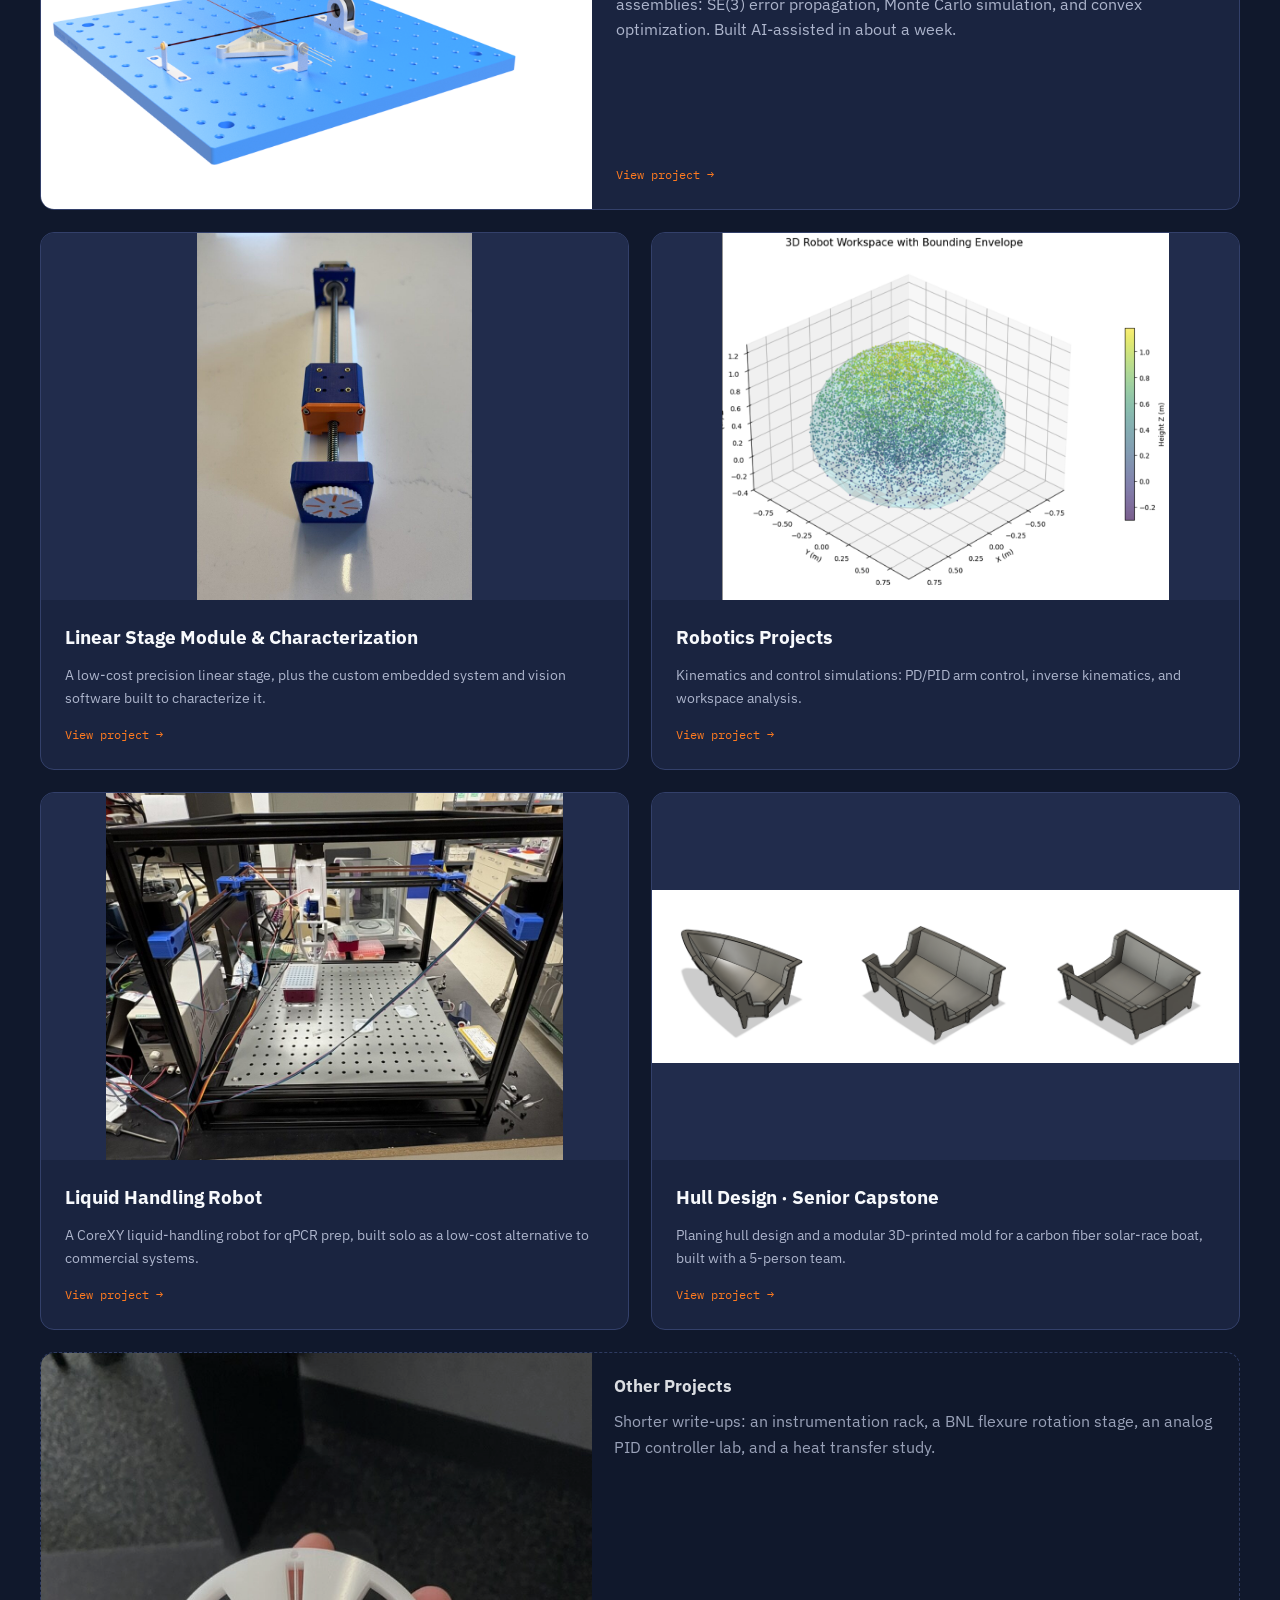
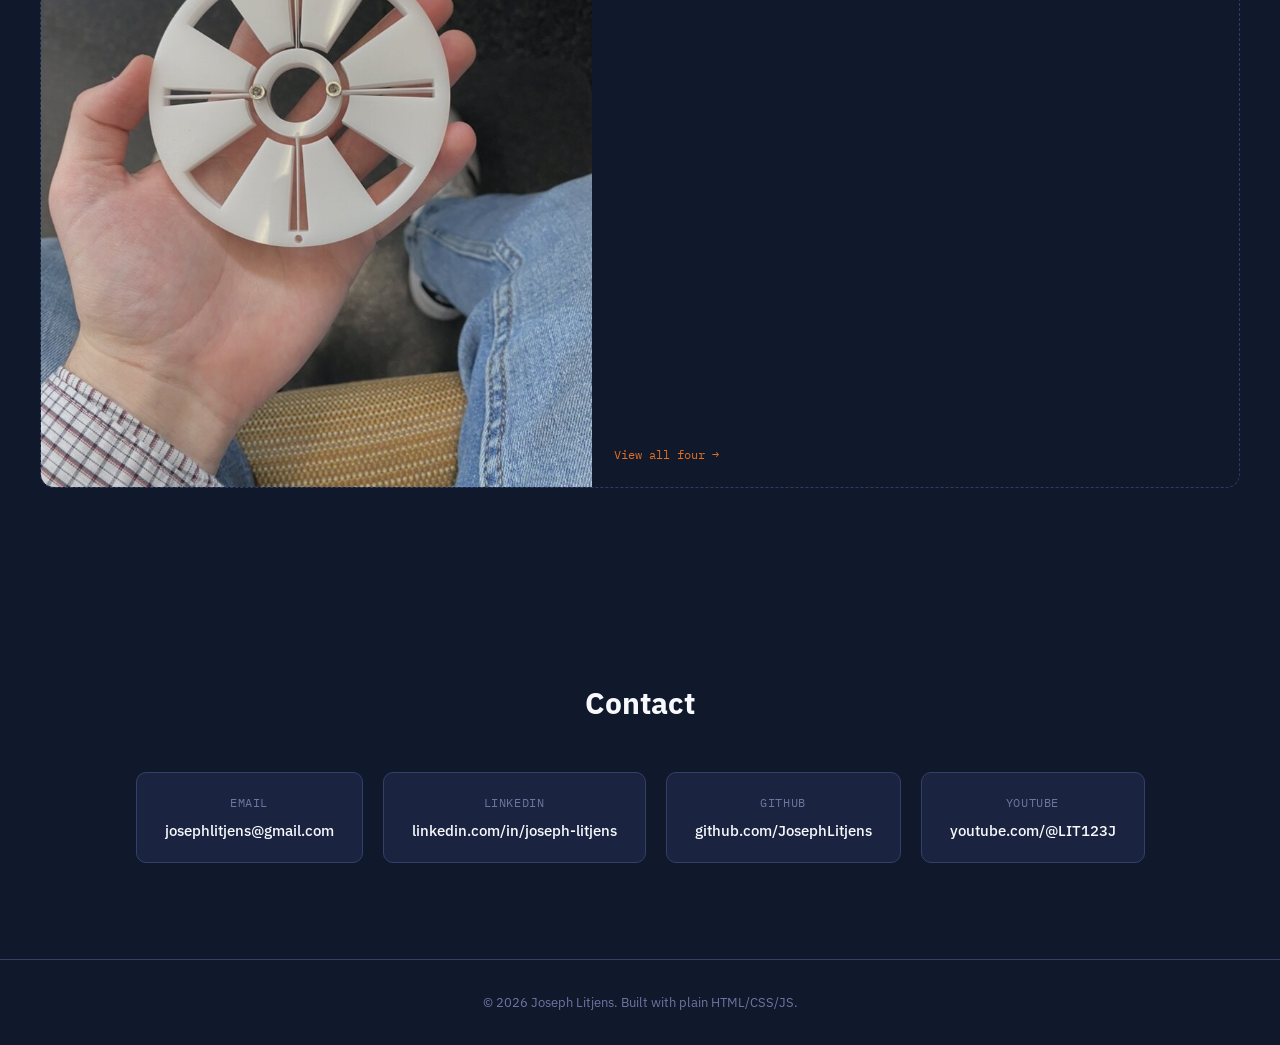
==== commit eedc3f4d: "Add files via upload" ====
--- a/index.html
+++ b/index.html
@@ -117,7 +117,7 @@
     <div class="section-inner reveal">
       <h2 class="section-title">Experience</h2>
       <div class="pair" style="margin: 0 0 32px;">
-        <figure><div class="gallery-img-box" style="aspect-ratio: 16/7;"><img src="assets/shared/asml-cleanroom-stock.jpg" alt="ASML EUV lithography system in a cleanroom"></div></figure>
+        <figure><div class="gallery-img-box" style="aspect-ratio: 16/7;"><img src="assets/shared/asml-sign.jpg" alt="Joseph Litjens in front of the ASML sign at the Wilton, CT office"></div></figure>
         <figure><div class="gallery-img-box" style="aspect-ratio: 16/7;"><img src="assets/shared/nsls-sign.jpg" alt="Joseph Litjens outside the NSLS II building at Brookhaven National Laboratory"></div></figure>
       </div>
       <div class="exp-list">
--- a/style.css
+++ b/style.css
@@ -150,7 +150,6 @@
 .section-inner-wide { max-width: var(--max-w-wide); margin: 0 auto; }
 .section-title { font-size: 1.85rem; font-weight: 700; margin-bottom: 44px; display: flex; align-items: baseline; gap: 14px; }
 .section-num { font-family: var(--mono); color: var(--accent); font-size: 1rem; font-weight: 500; }
-.section-lead { color: var(--text-dim); font-size: 1.02rem; max-width: 720px; margin: -24px 0 40px; }
 
 .about-text { color: var(--text-dim); font-size: 1.05rem; margin-bottom: 20px; max-width: 760px; }
 
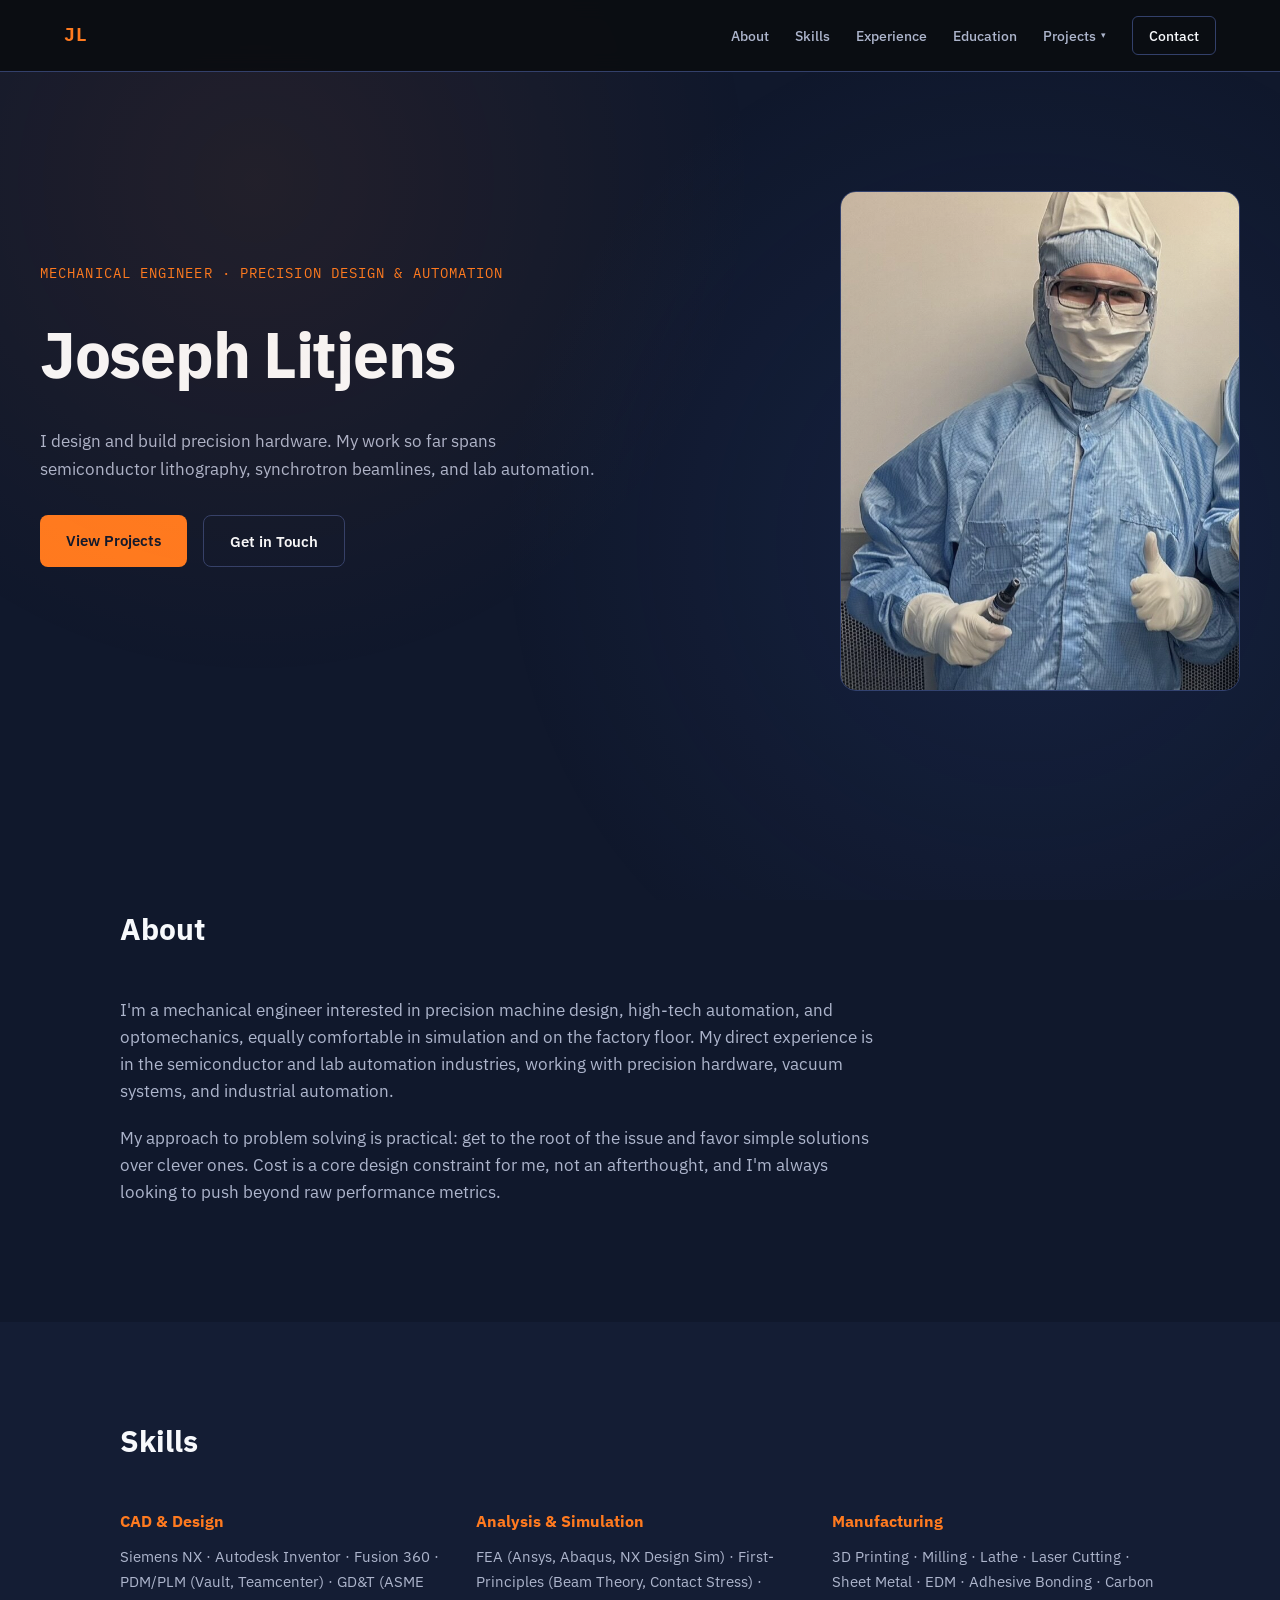
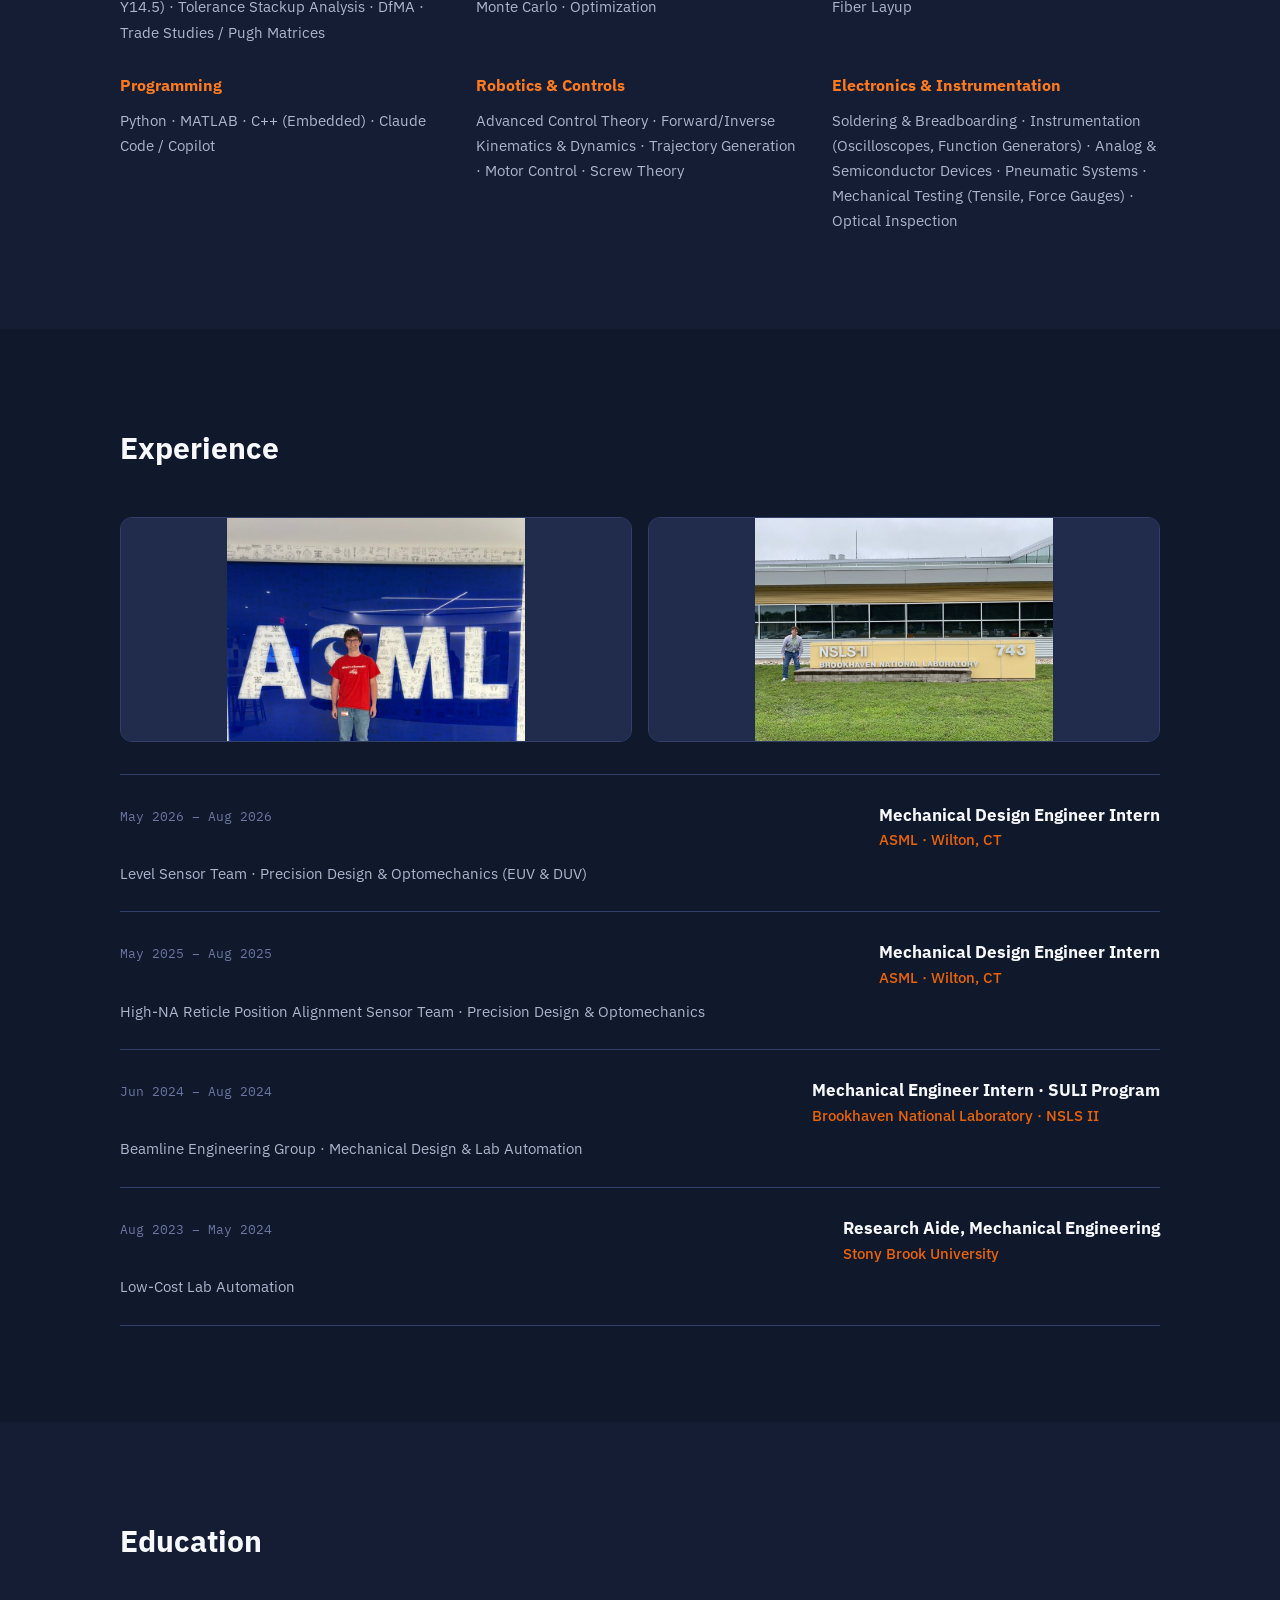
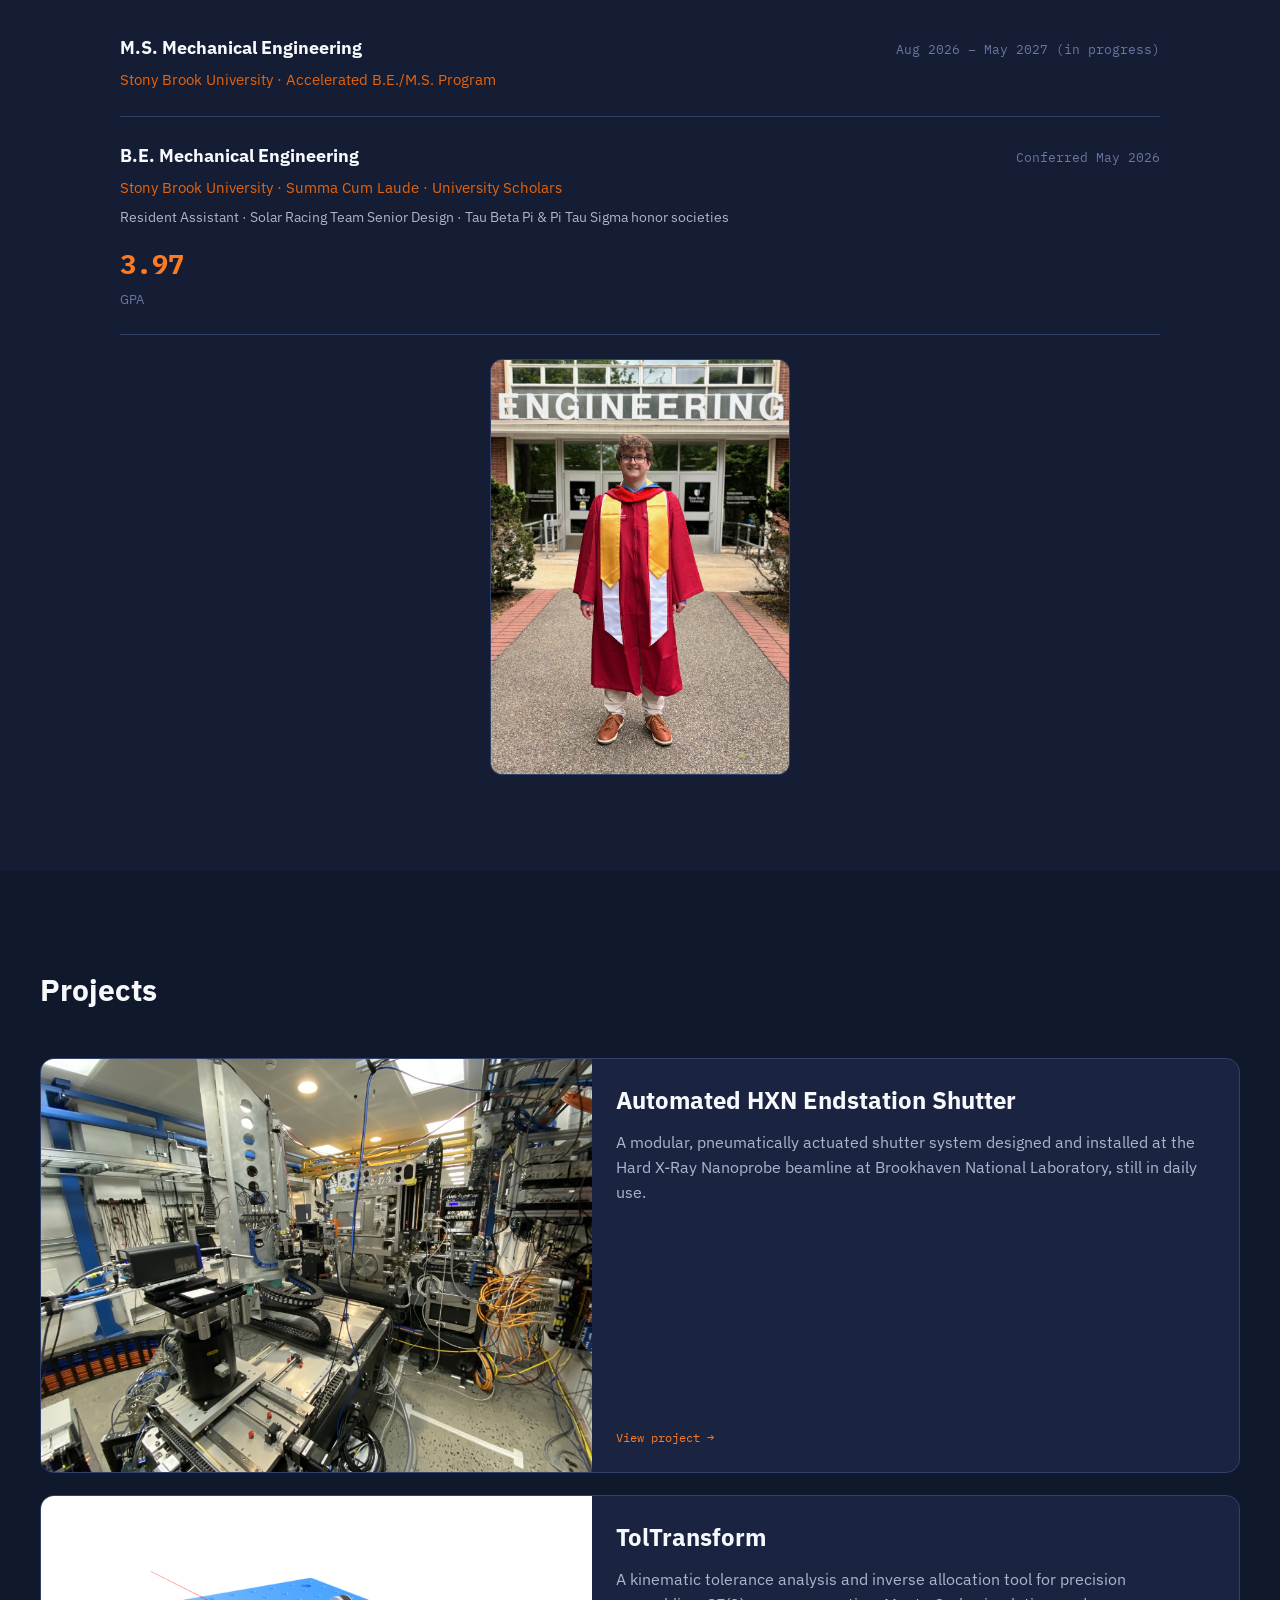
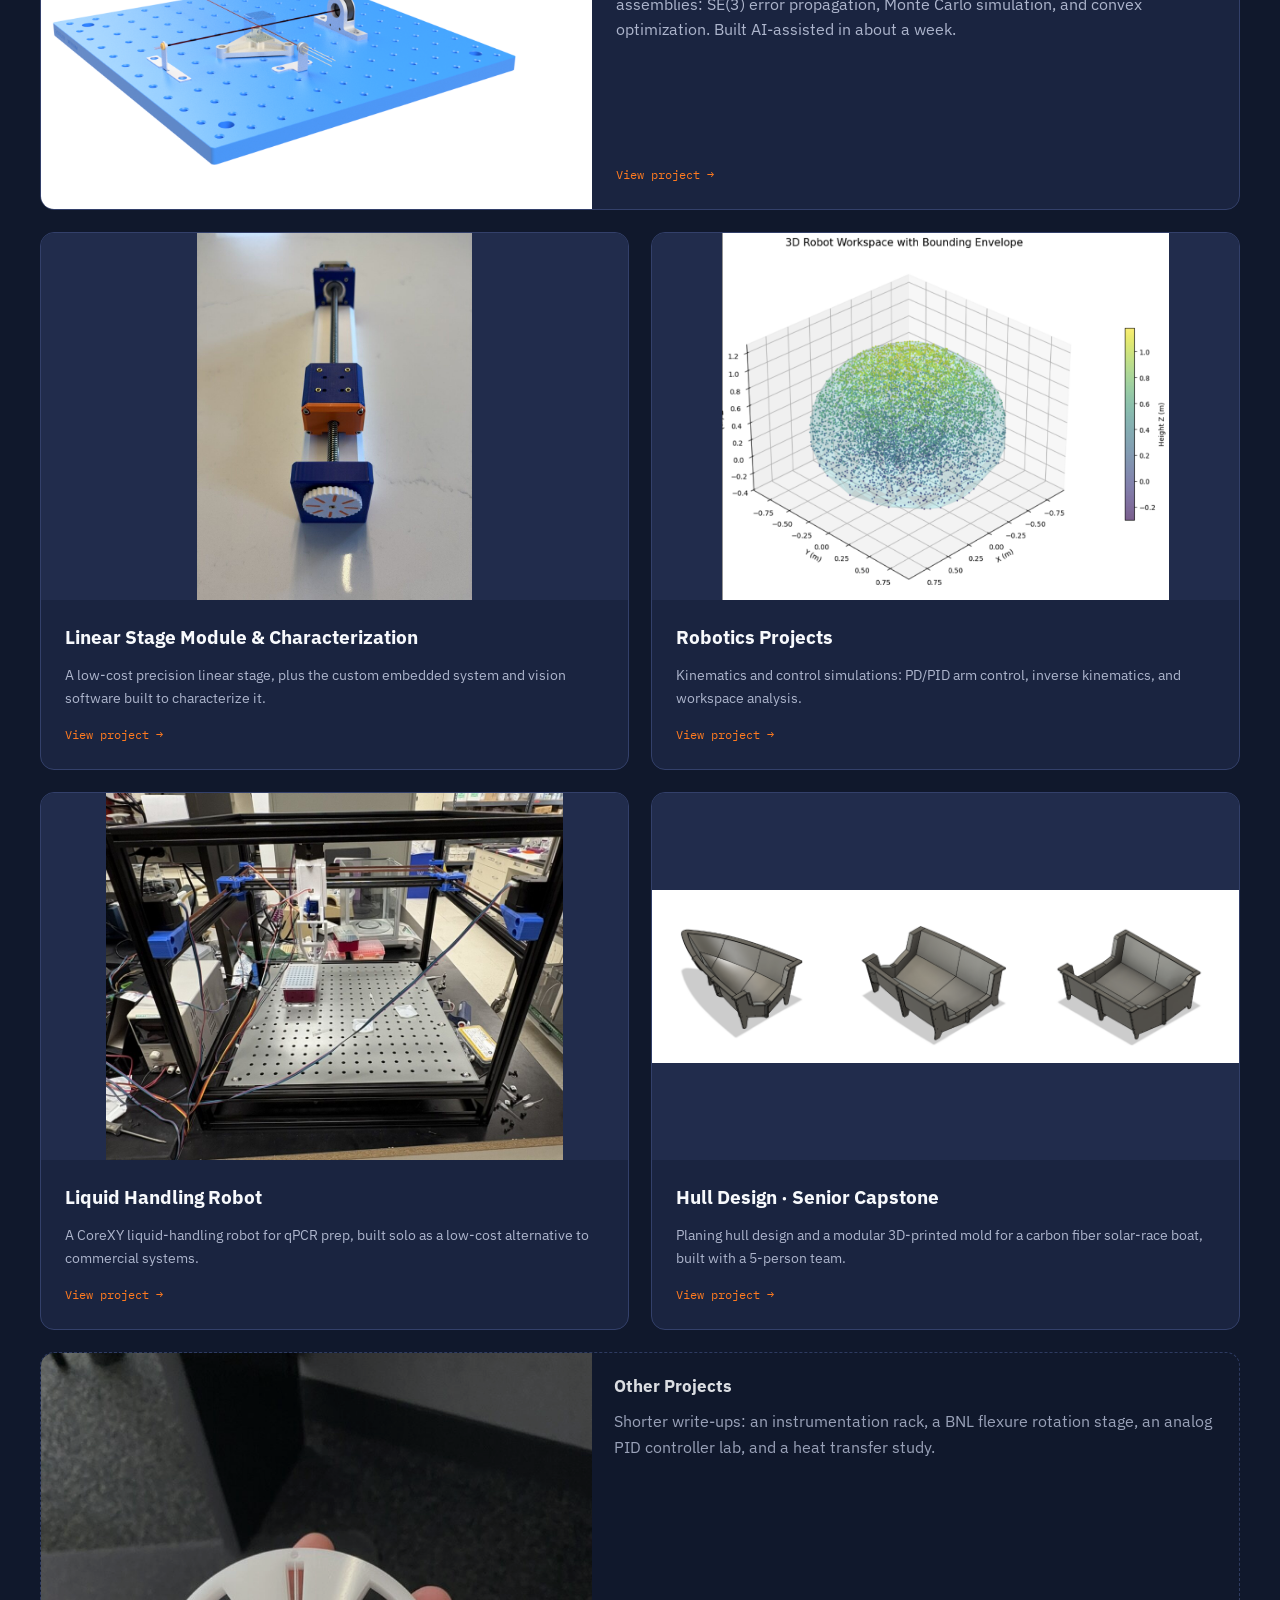
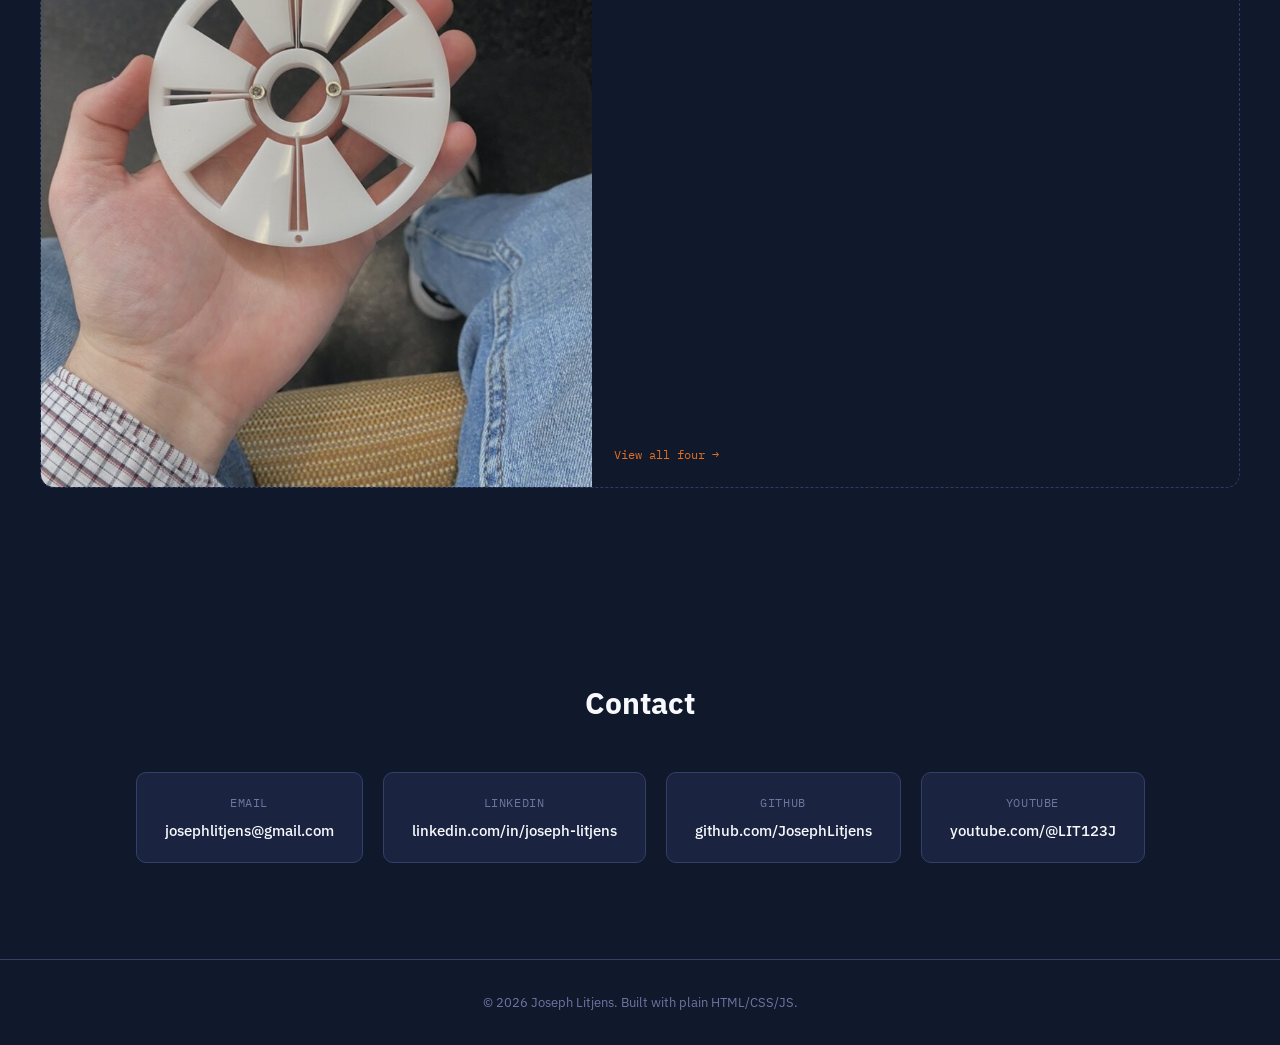
==== commit 0f14e625: "Revise experience and education descriptions Updated descriptions for experience and education secti" ====
--- a/index.html
+++ b/index.html
@@ -143,7 +143,7 @@
             <div class="exp-org">Brookhaven National Laboratory · NSLS II</div>
           </div>
           <div class="exp-date">Jun 2024 – Aug 2024</div>
-          <p class="exp-desc">Beamline Engineering Group. Mechanical design for lab automation.</p>
+          <p class="exp-desc">Beamline Engineering Group · Mechanical Design & Lab Automation</p>
         </div>
         <div class="exp-item">
           <div>
@@ -151,7 +151,7 @@
             <div class="exp-org">Stony Brook University</div>
           </div>
           <div class="exp-date">Aug 2023 – May 2024</div>
-          <p class="exp-desc">Low-Cost Lab Automation.</p>
+          <p class="exp-desc">Low-Cost Lab Automation</p>
         </div>
       </div>
     </div>
@@ -174,7 +174,7 @@
           <span class="stat-label" style="font-family: var(--mono);">Conferred May 2026</span>
         </div>
         <p class="edu-org">Stony Brook University · Summa Cum Laude · University Scholars</p>
-        <p class="edu-detail">Tau Beta Pi &amp; Pi Tau Sigma honor societies · Dean's List all 8 semesters</p>
+        <p class="edu-detail">Resident Assistant · Solar Racing Team Senior Design · Tau Beta Pi &amp; Pi Tau Sigma honor societies</p>
         <div class="stat" style="margin-top: 14px;"><span class="stat-num">3.97</span><span class="stat-label">GPA</span></div>
       </div>
       <div class="figure-full" style="max-width: 300px; margin: 24px auto 0;">
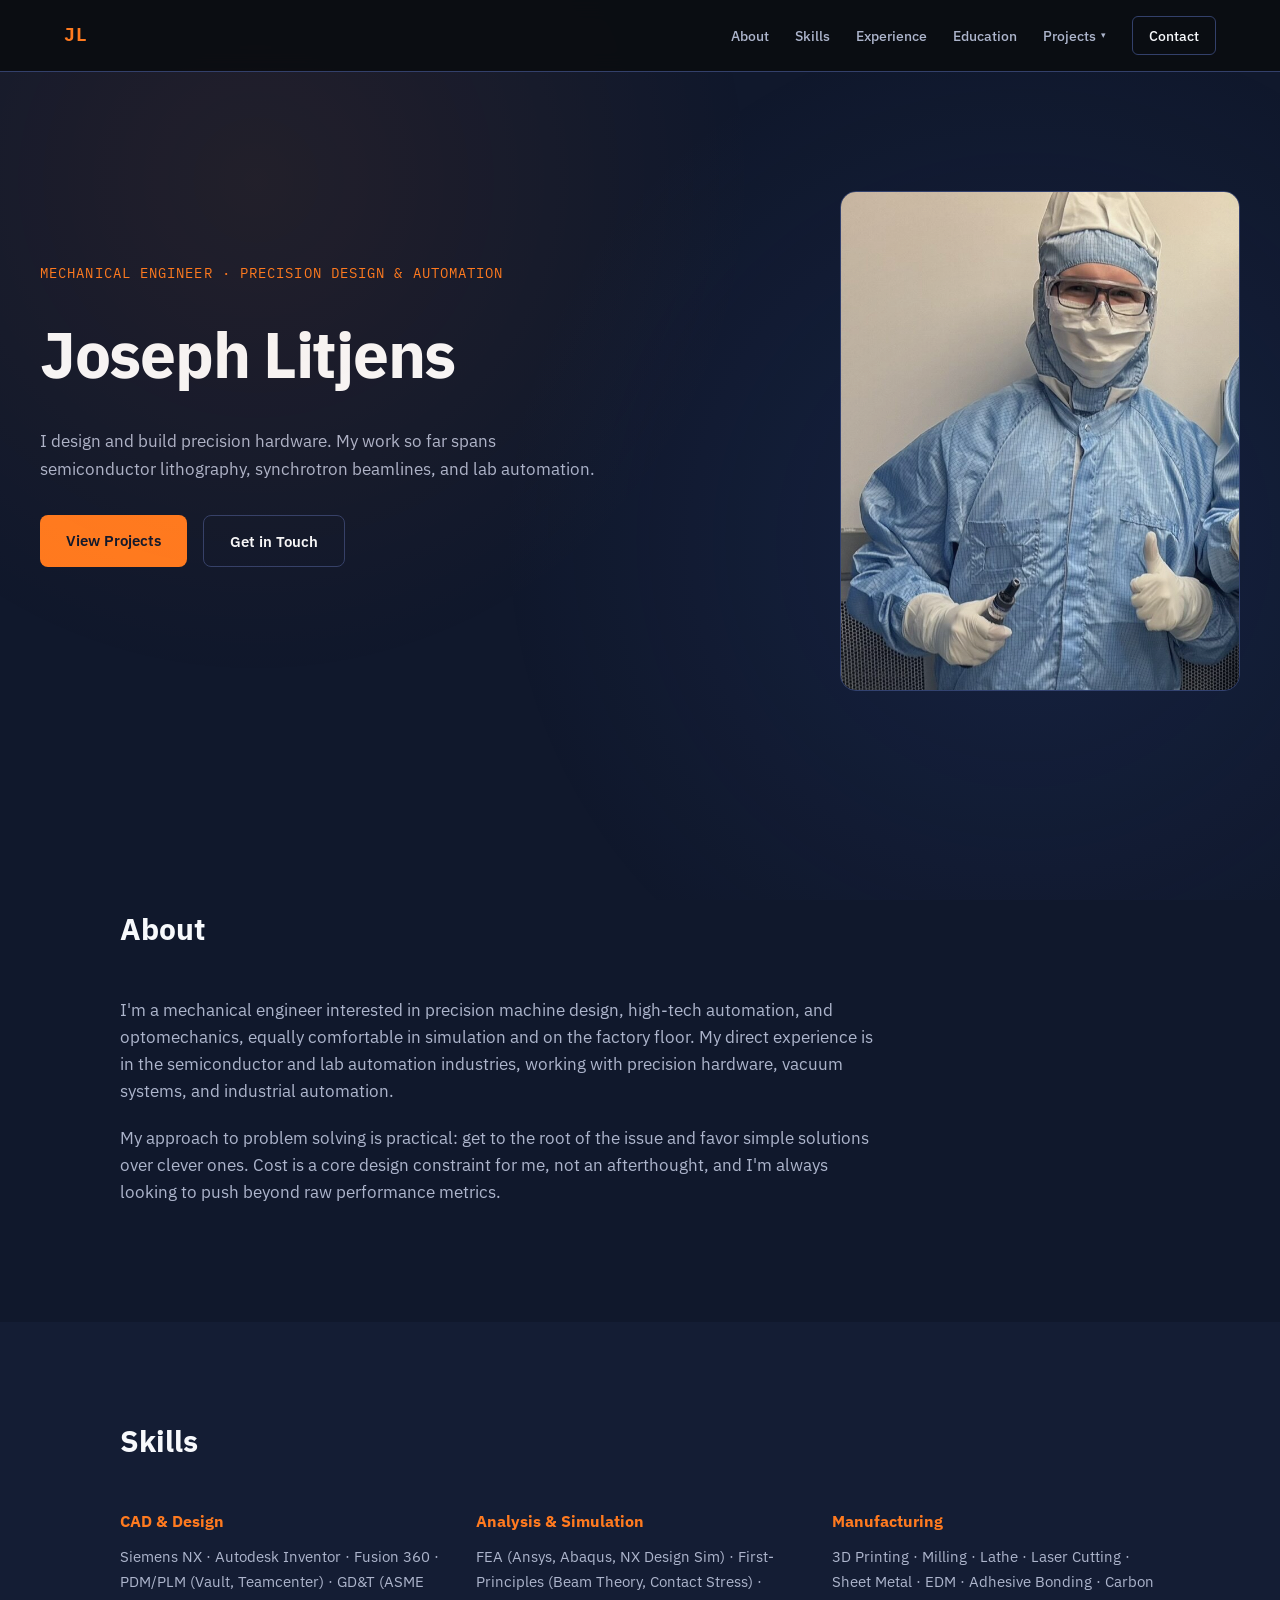
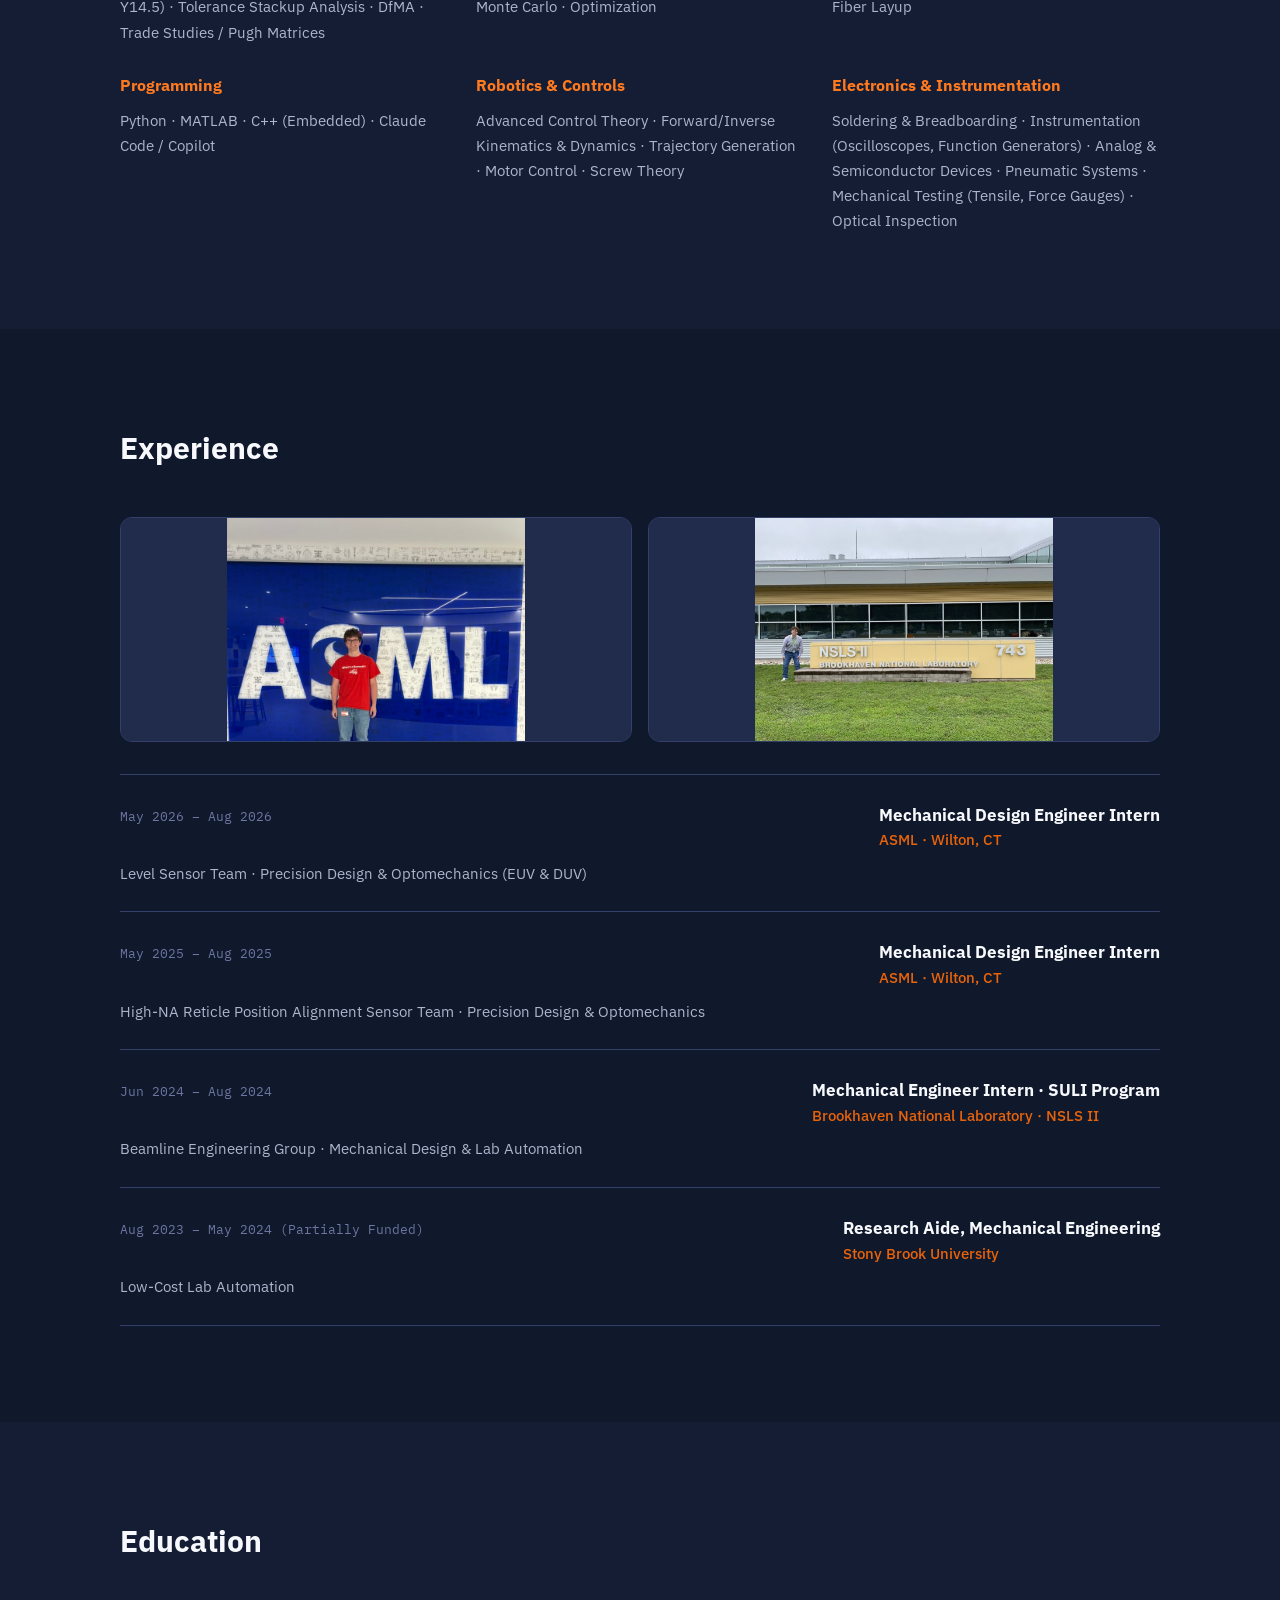
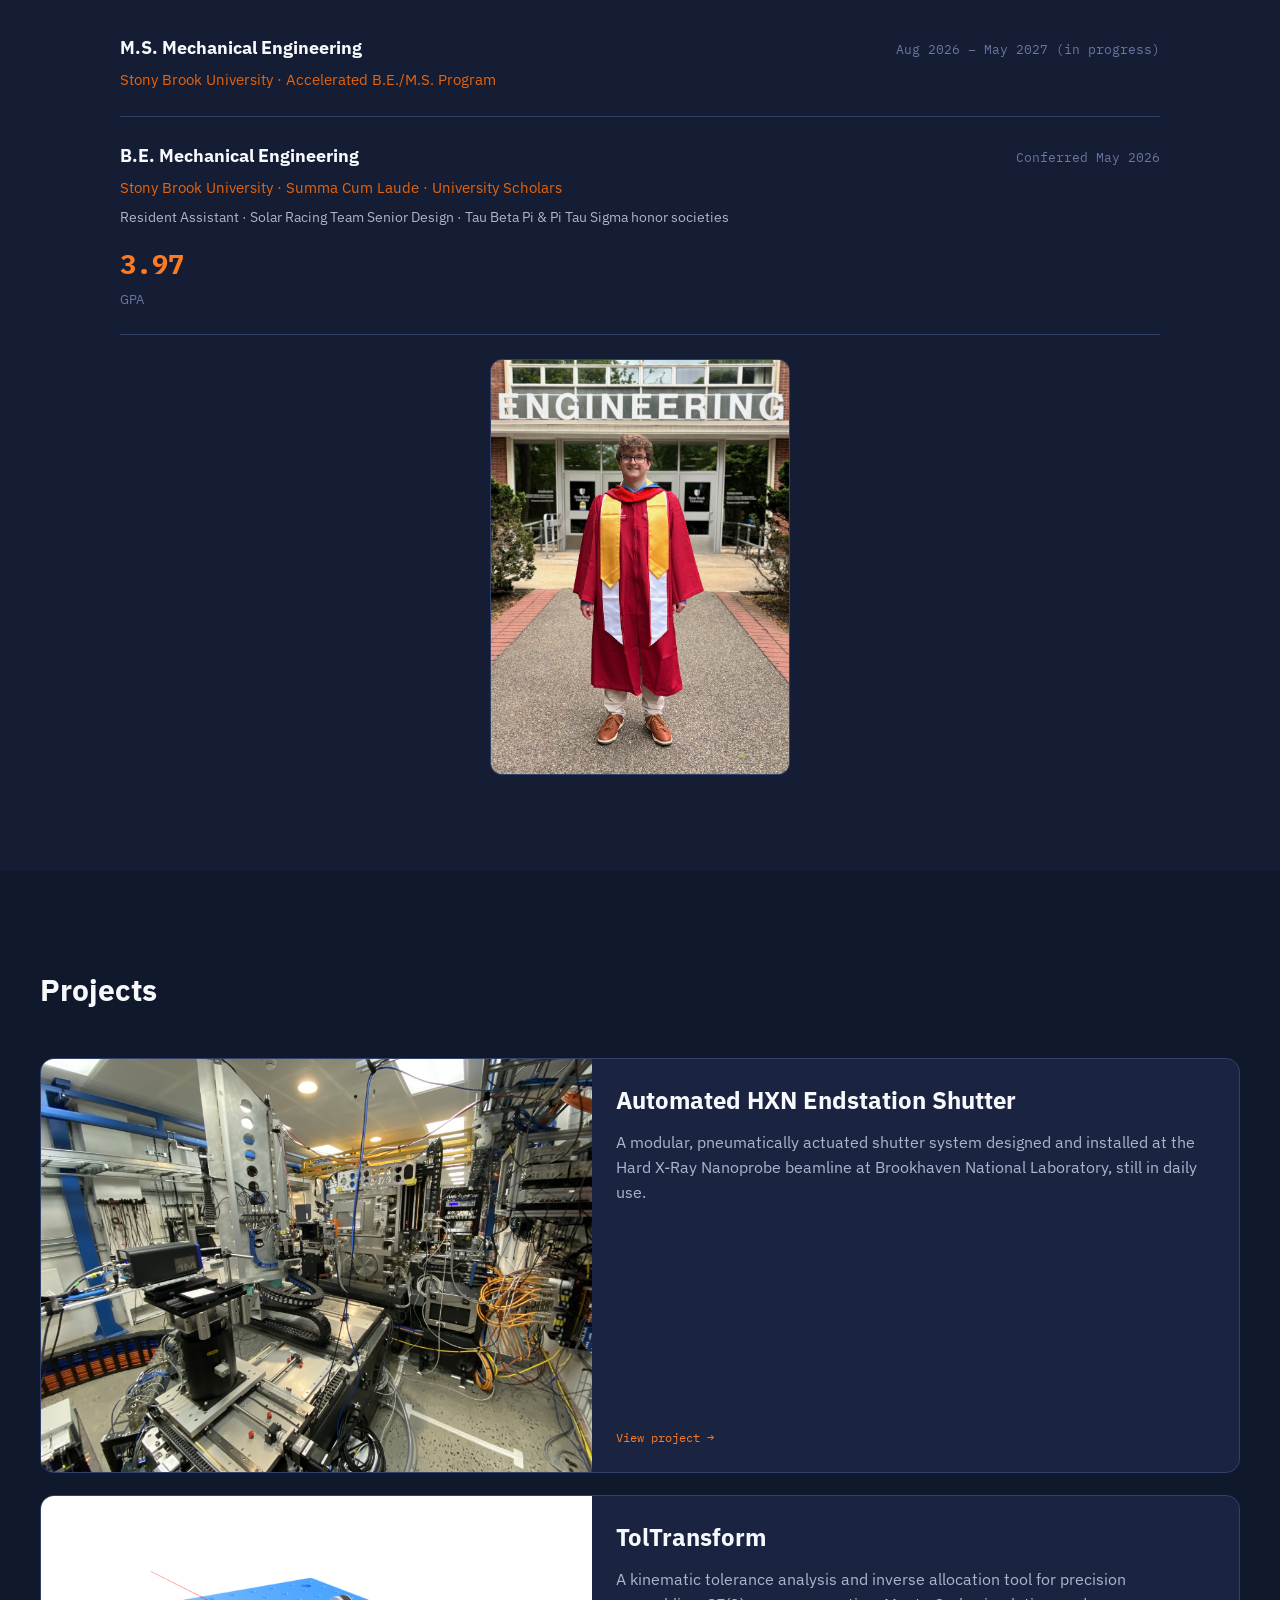
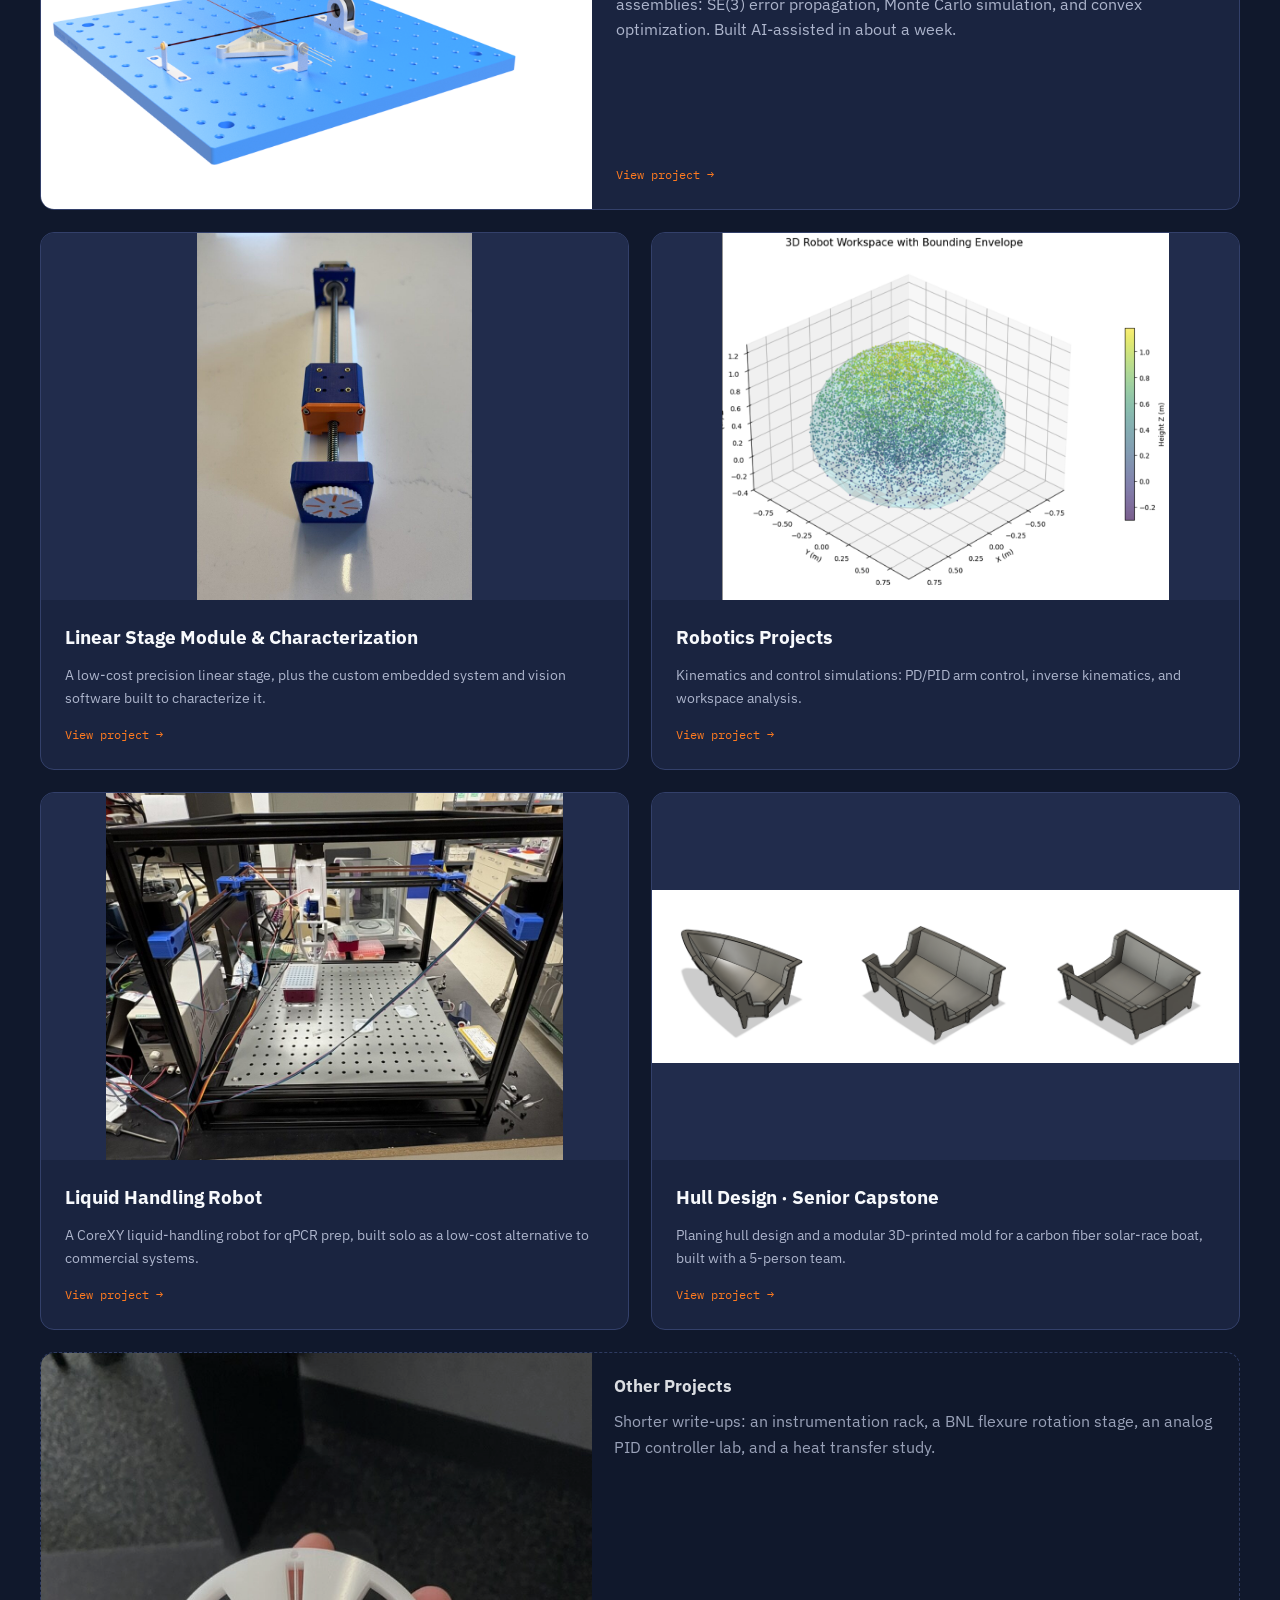
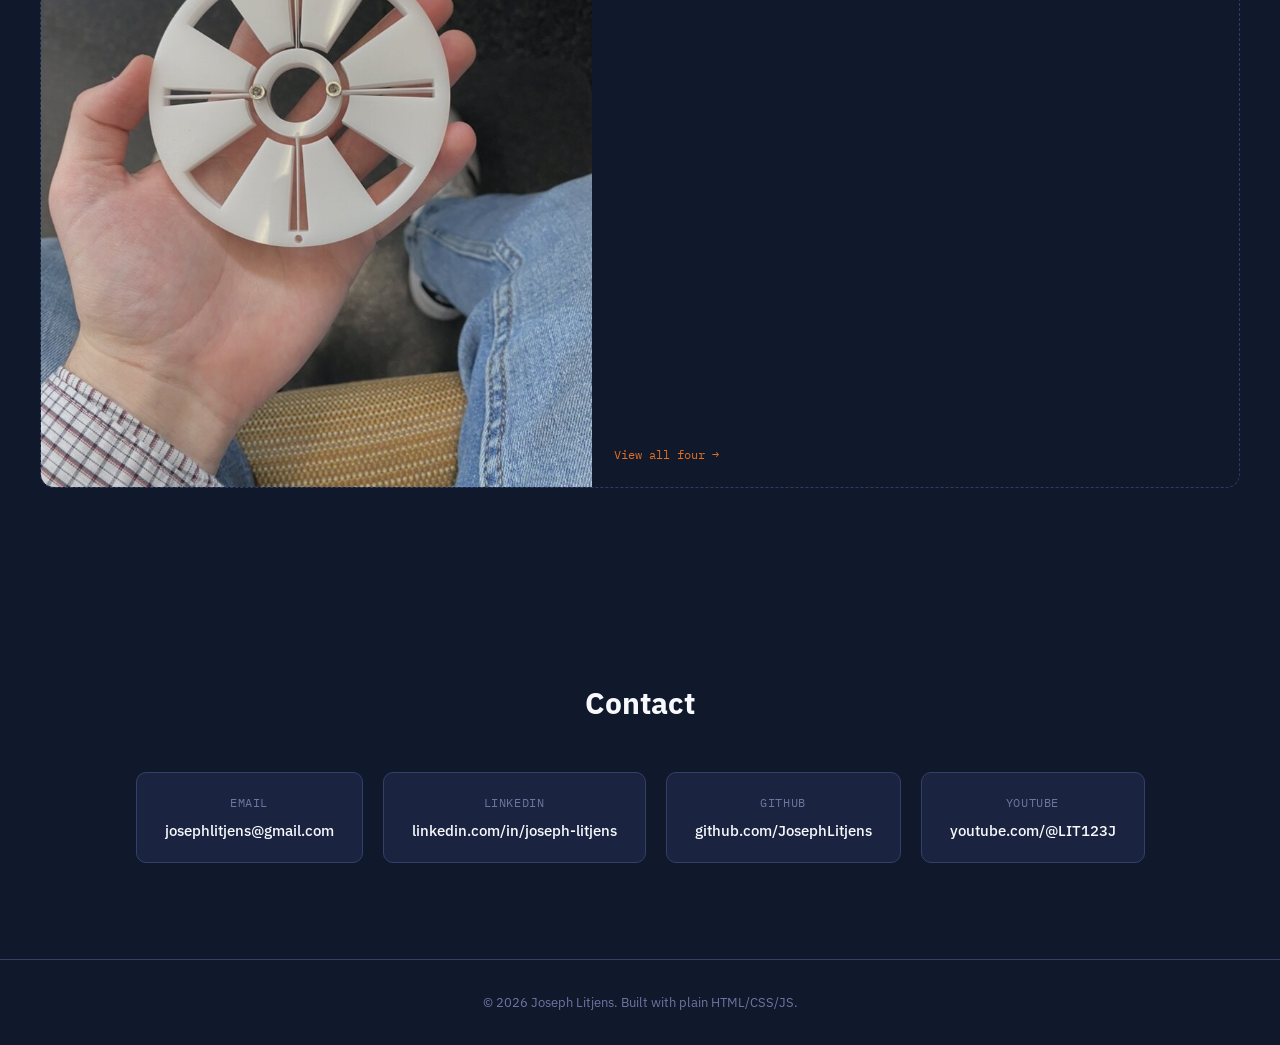
==== commit bb61f137: "Update experience date to include funding status" ====
--- a/index.html
+++ b/index.html
@@ -150,7 +150,7 @@
             <div class="exp-role">Research Aide, Mechanical Engineering</div>
             <div class="exp-org">Stony Brook University</div>
           </div>
-          <div class="exp-date">Aug 2023 – May 2024</div>
+          <div class="exp-date">Aug 2023 – May 2024 (Partially Funded)</div>
           <p class="exp-desc">Low-Cost Lab Automation</p>
         </div>
       </div>
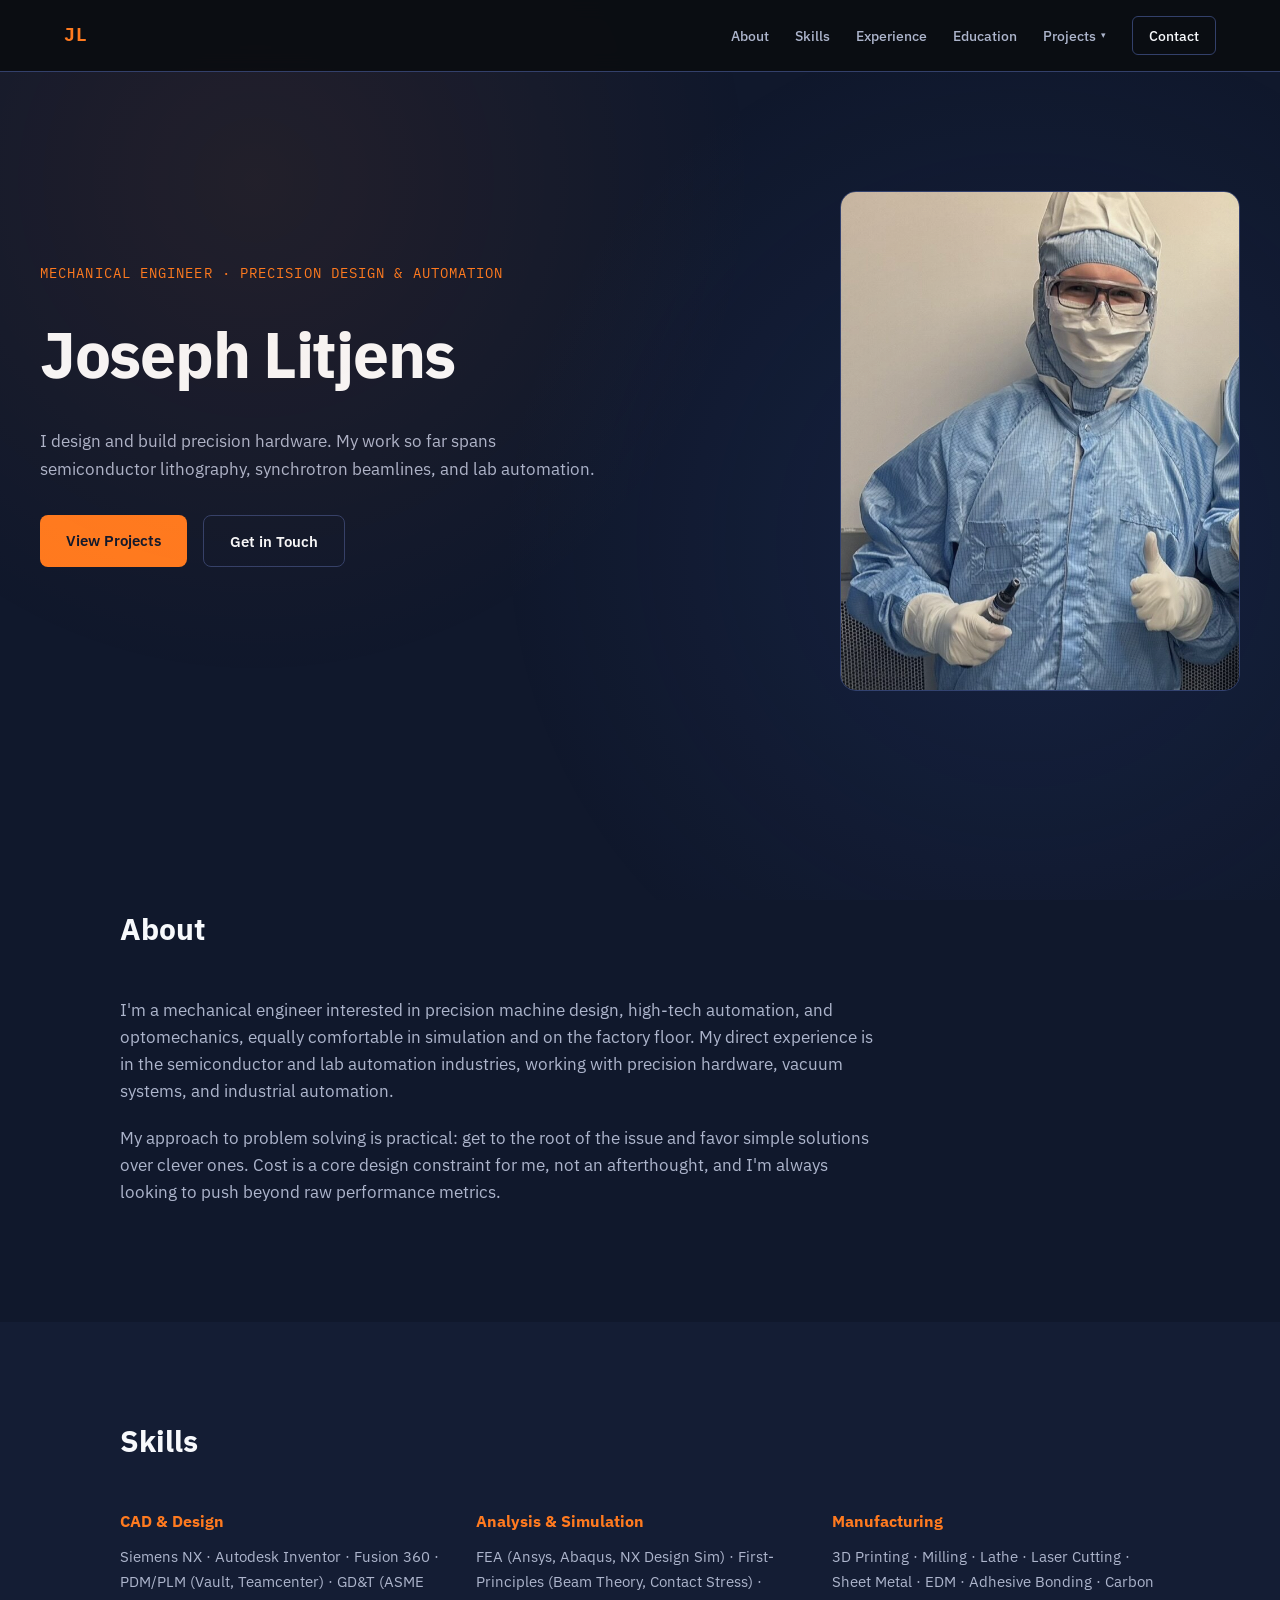
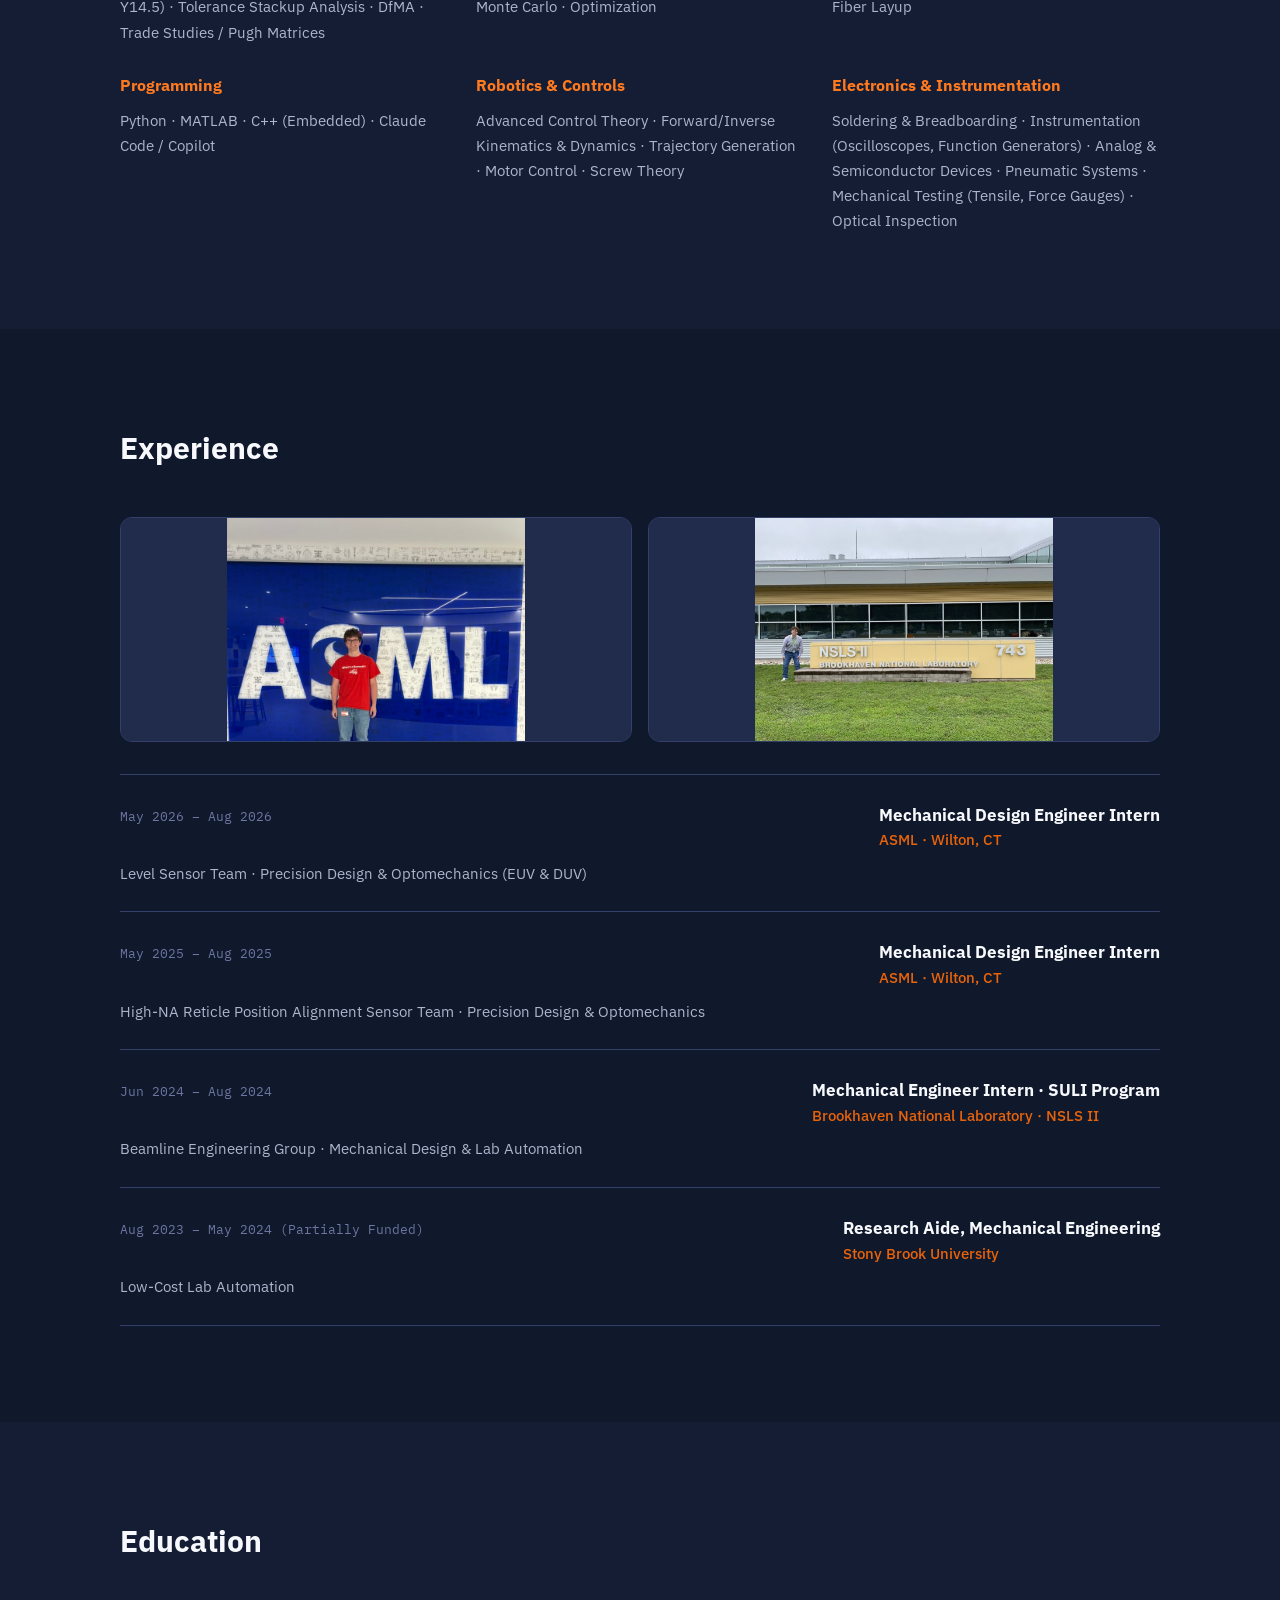
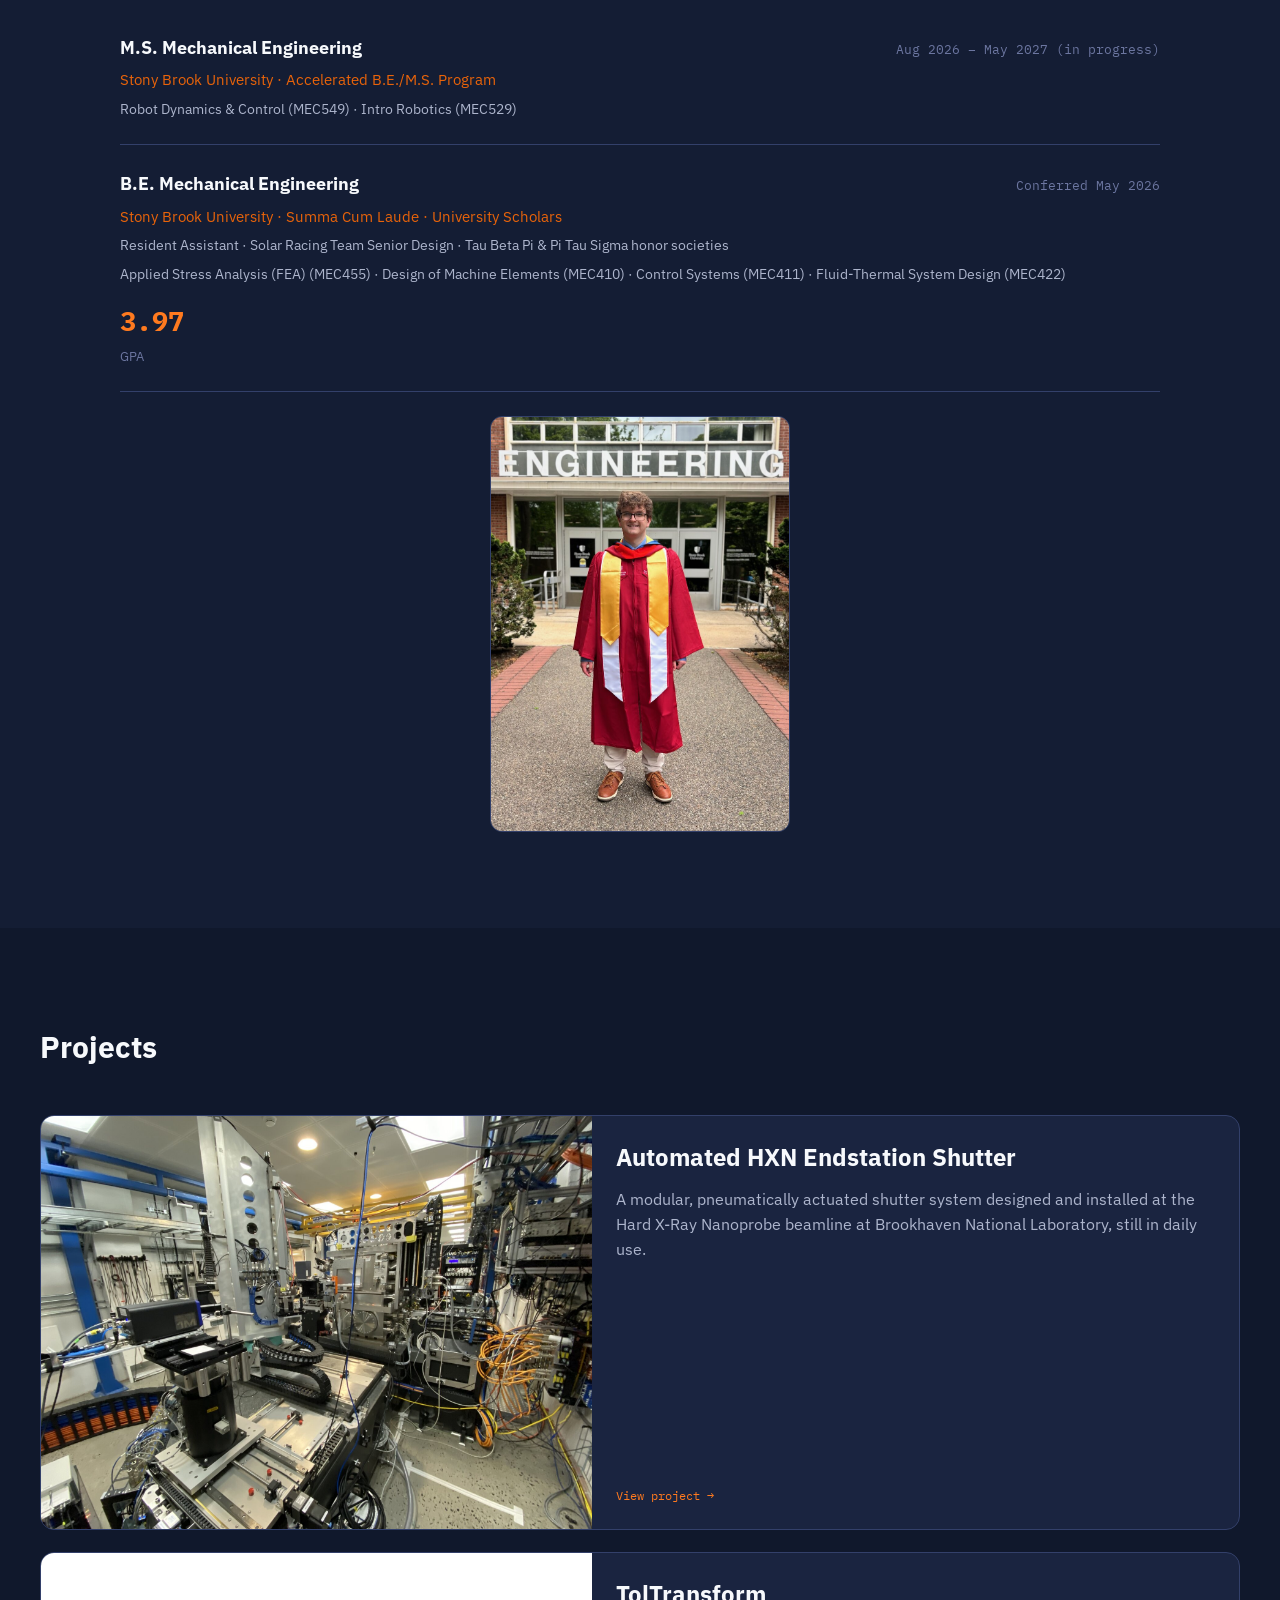
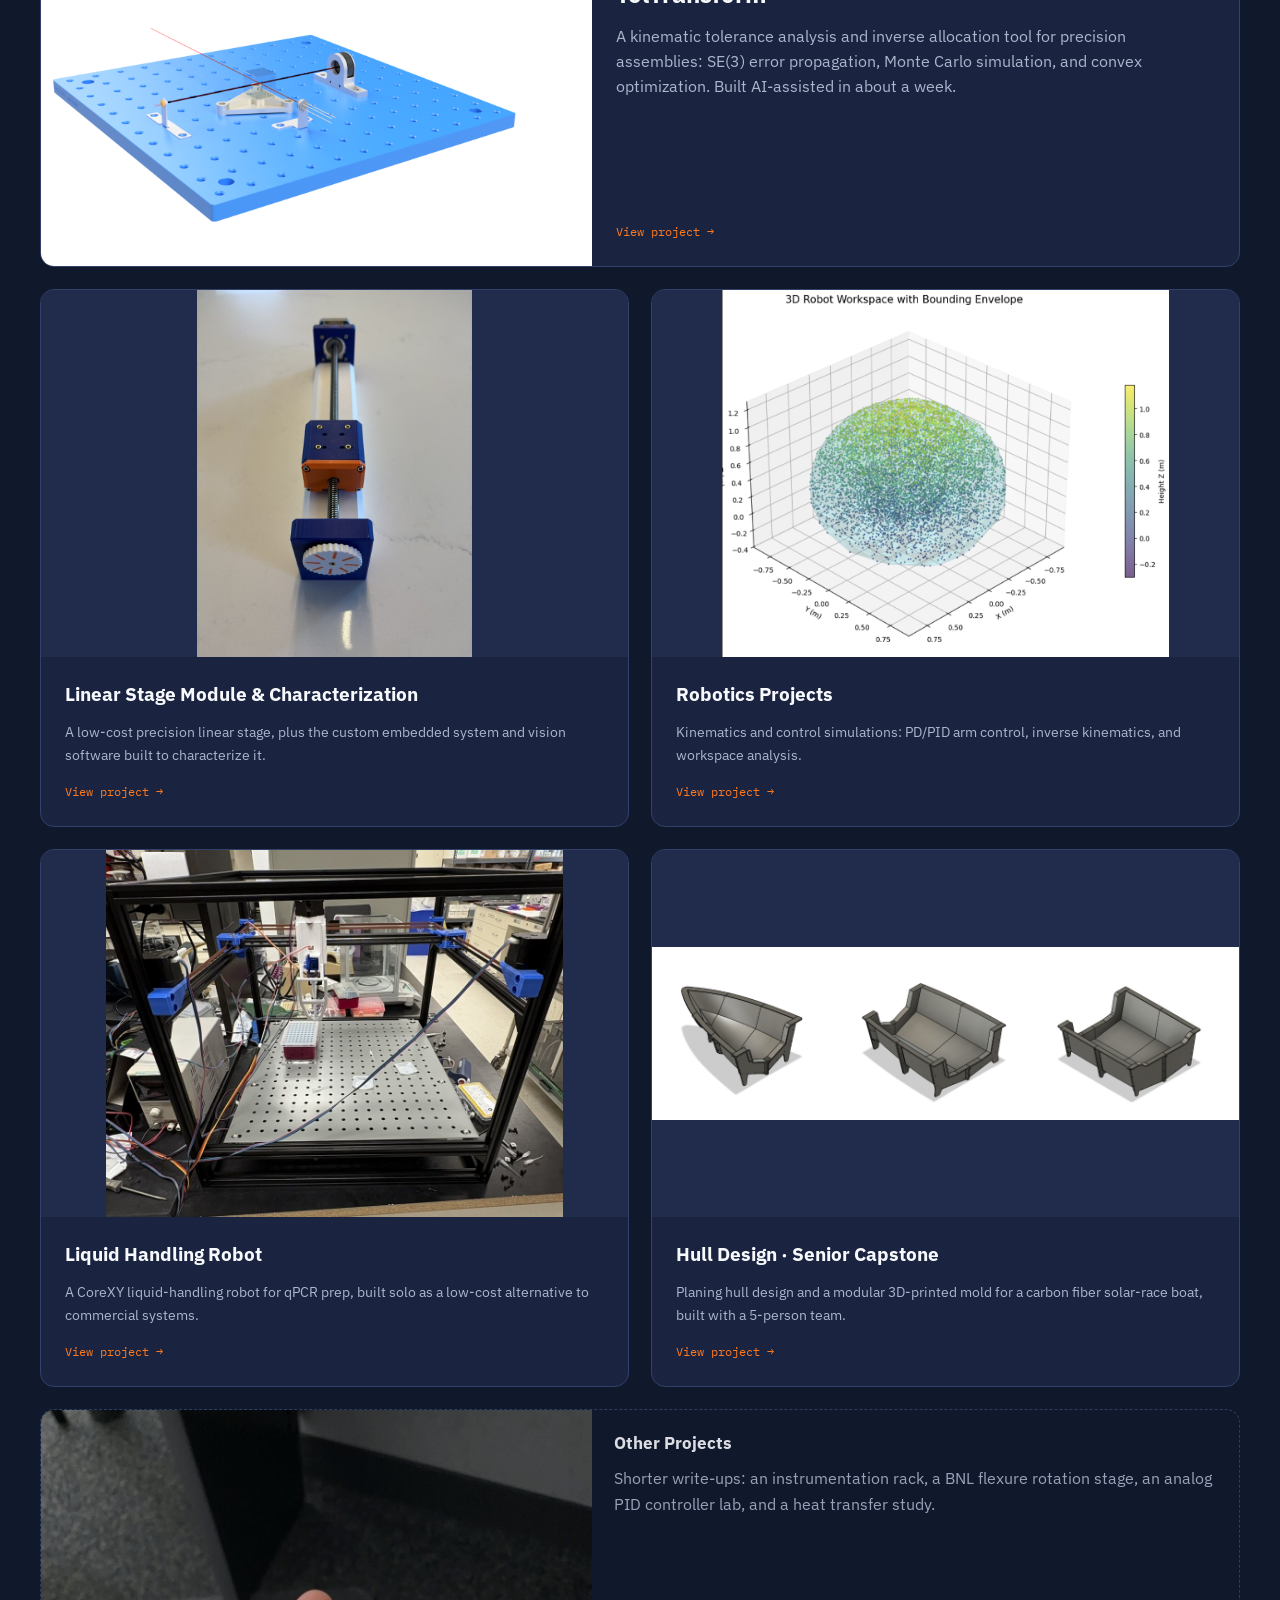
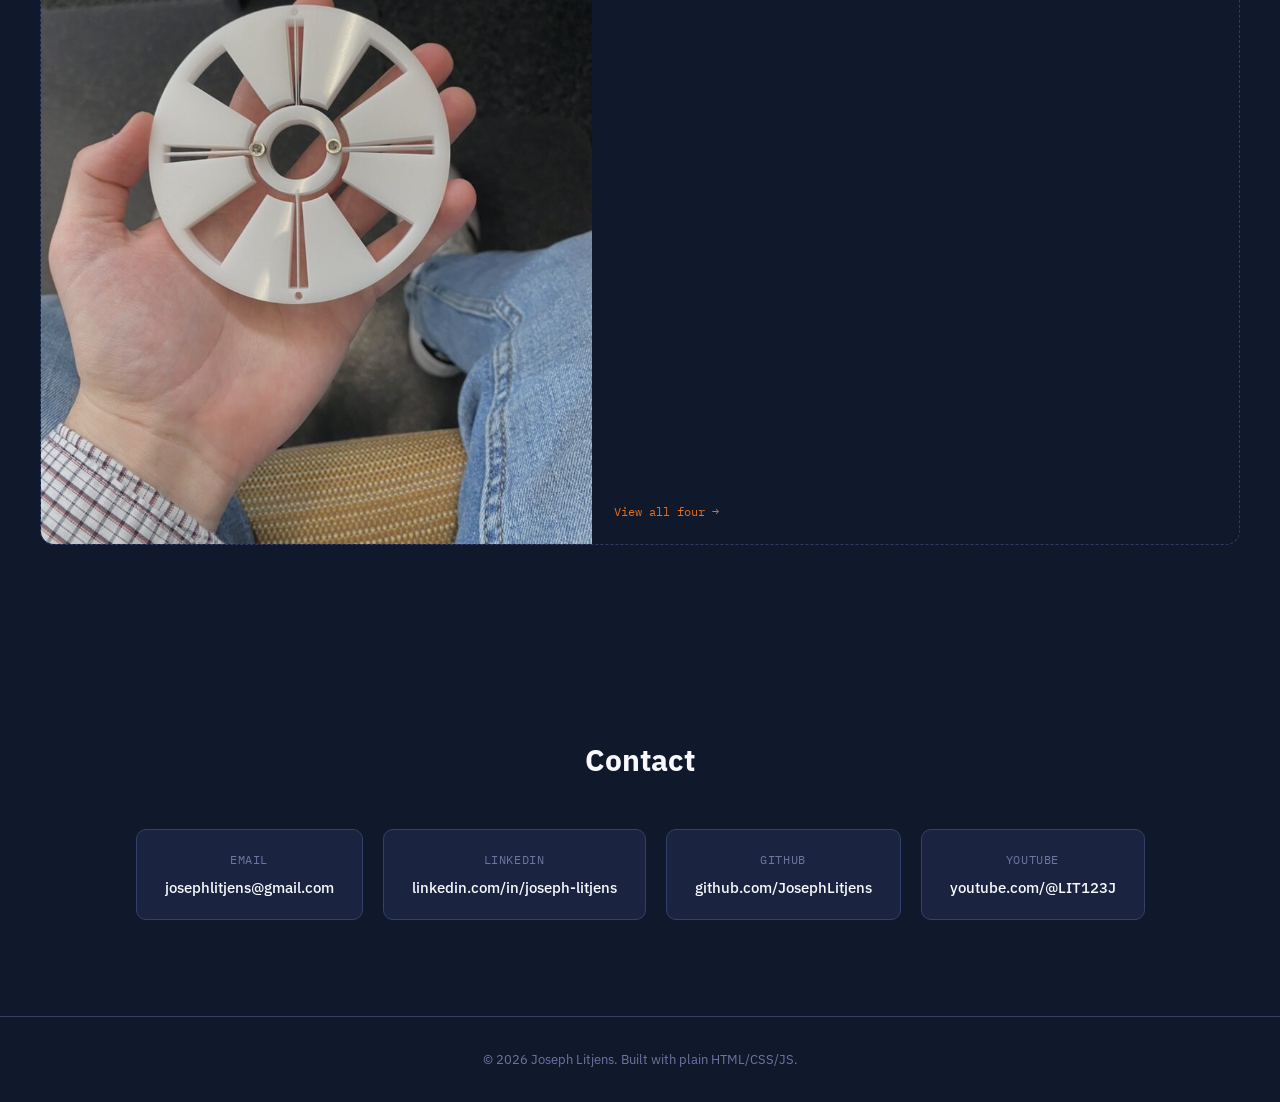
==== commit 097842ec: "Update education details in index.html Added additional course details to education section." ====
--- a/index.html
+++ b/index.html
@@ -167,6 +167,7 @@
           <span class="stat-label" style="font-family: var(--mono);">Aug 2026 – May 2027 (in progress)</span>
         </div>
         <p class="edu-org">Stony Brook University · Accelerated B.E./M.S. Program</p>
+        <p class="edu-detail">Robot Dynamics & Control (MEC549) · Intro Robotics (MEC529)</p>
       </div>
       <div class="edu-item">
         <div class="edu-head">
@@ -175,6 +176,7 @@
         </div>
         <p class="edu-org">Stony Brook University · Summa Cum Laude · University Scholars</p>
         <p class="edu-detail">Resident Assistant · Solar Racing Team Senior Design · Tau Beta Pi &amp; Pi Tau Sigma honor societies</p>
+        <p class="edu-detail">Applied Stress Analysis (FEA) (MEC455) · Design of Machine Elements (MEC410) · Control Systems (MEC411) · Fluid-Thermal System Design (MEC422)</p>
         <div class="stat" style="margin-top: 14px;"><span class="stat-num">3.97</span><span class="stat-label">GPA</span></div>
       </div>
       <div class="figure-full" style="max-width: 300px; margin: 24px auto 0;">
